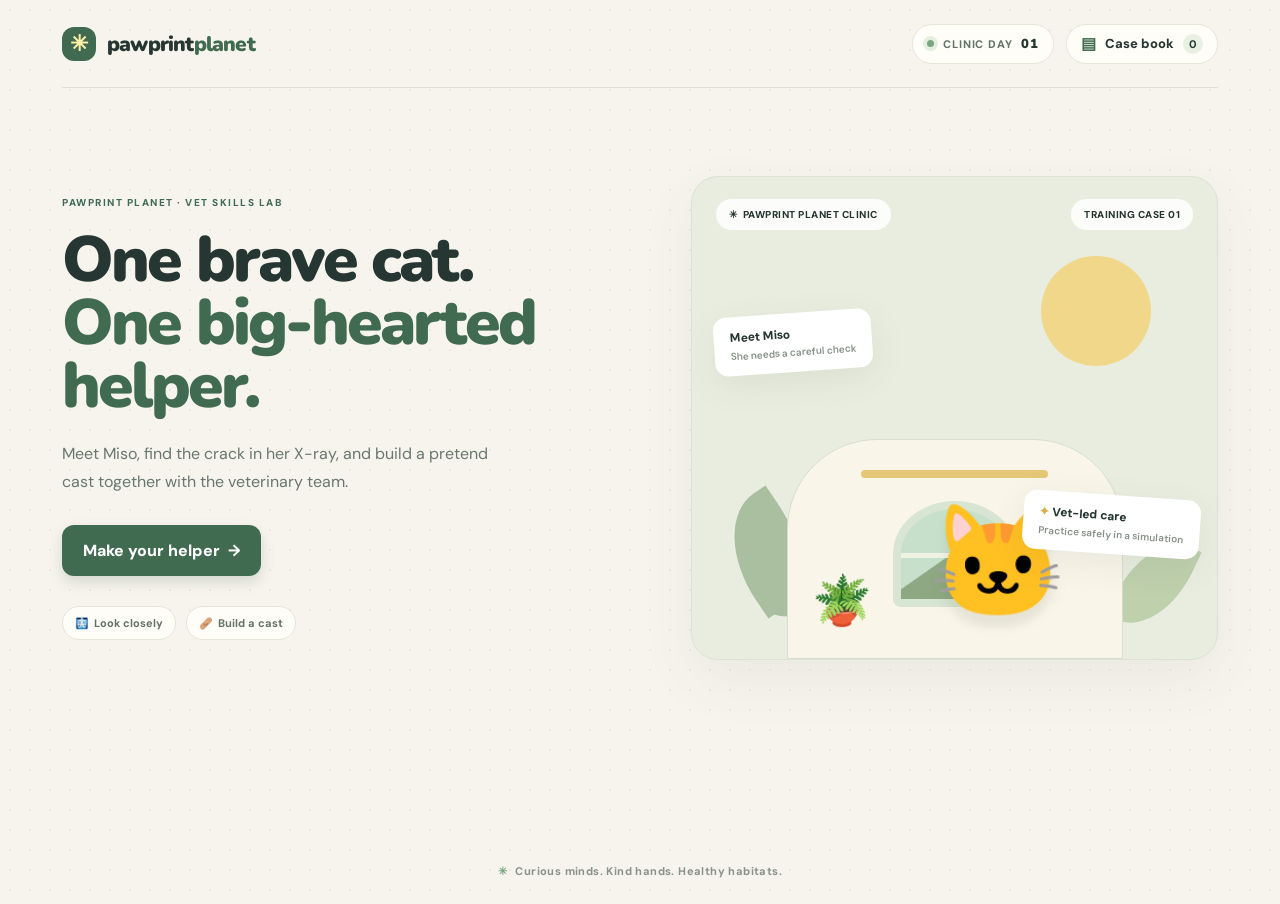
==== Pawprint-Planet.html @ c2dd1085 "New game version" ====
<!doctype html>
<html lang="en">
<head>
  <meta charset="utf-8">
  <meta name="viewport" content="width=device-width, initial-scale=1">
  <meta name="theme-color" content="#f7f4ed">
  <title>Pawprint Planet — Miso’s Cast Lab</title>
  <link rel="preconnect" href="https://fonts.googleapis.com">
  <link rel="preconnect" href="https://fonts.gstatic.com" crossorigin>
  <link href="https://fonts.googleapis.com/css2?family=DM+Sans:wght@400;500;600;700;800&family=Nunito:wght@600;700;800;900&display=swap" rel="stylesheet">
  <style>
:root{--ink:#263632;--muted:#6c7b73;--paper:#f7f4ed;--white:#fffefa;--green:#416b51;--deep:#304f3e;--mint:#d9e9d5;--yellow:#f4d883;--peach:#f2c8b7;--line:#e7e5da;--shadow:0 20px 55px #40544412;--font:'DM Sans',sans-serif;--display:'Nunito',sans-serif}*{box-sizing:border-box}body{margin:0;background:var(--paper);color:var(--ink);font-family:var(--font);min-height:100vh;background-image:radial-gradient(#a1b79425 .8px,transparent .8px);background-size:20px 20px}.app-shell{max-width:1240px;margin:auto;padding:0 42px}.topbar{height:88px;display:flex;align-items:center;justify-content:space-between;border-bottom:1px solid #dedfd4}.brand{display:flex;align-items:center;gap:11px;text-decoration:none;color:var(--ink);font:900 21px var(--display);letter-spacing:-.8px}.brand-mark{display:grid;place-items:center;width:34px;height:34px;border-radius:12px;background:var(--green);color:#ffefa7;font-size:22px}.brand-accent{color:var(--green)}.top-meta{display:flex;gap:12px;align-items:center}.day-pill,.book-button{height:40px;display:flex;align-items:center;gap:9px;padding:0 14px;border:1px solid var(--line);border-radius:99px;background:#fffdf8;font-weight:800;font-size:11px;letter-spacing:.8px}.day-pill{color:#65756a}.day-pill b{color:var(--ink);font:900 13px var(--display)}.live-dot{width:7px;height:7px;border-radius:50%;background:#7da481;box-shadow:0 0 0 4px #e2f0df}.book-button{font-size:13px;letter-spacing:0;color:var(--ink);cursor:pointer}.book-button span{font-size:16px;color:var(--green)}.book-button b{background:#e8efe3;border-radius:50%;width:20px;height:20px;display:grid;place-items:center;font-size:11px}.footer-note{display:flex;justify-content:center;align-items:center;gap:8px;color:#89928a;font-size:11px;font-weight:700;letter-spacing:.4px;padding:26px}.footer-note span{color:#7da481}main{min-height:calc(100vh - 150px)}button,select,input{font:inherit}button{cursor:pointer}.eyebrow{font-size:10px;font-weight:800;letter-spacing:1.5px;color:var(--green);text-transform:uppercase}.muted{color:var(--muted)}.landing{display:grid;grid-template-columns:1.03fr .97fr;gap:70px;align-items:center;min-height:660px;padding:48px 0}.hero-copy{max-width:510px}.hero-copy h1{font:900 clamp(44px,5vw,66px)/.98 var(--display);letter-spacing:-2.8px;margin:20px 0 22px}.hero-copy h1 em{font-style:normal;color:var(--green)}.hero-copy>p{font-size:16px;line-height:1.75;color:#68776f;max-width:430px;margin:0 0 29px}.primary,.secondary,.text-button{border:0;border-radius:12px;font-weight:800}.primary{background:var(--green);color:white;padding:15px 21px;box-shadow:0 6px 14px #416b5130;transition:.2s}.primary:hover{background:var(--deep);transform:translateY(-1px)}.secondary{background:#e9efe5;color:var(--deep);padding:12px 16px}.text-button{background:none;color:var(--green);padding:10px}.hero-tags{display:flex;gap:10px;margin-top:30px}.tag{padding:9px 12px;border:1px solid var(--line);background:#fffdf8;border-radius:99px;font-weight:700;font-size:11px;color:#627169}.tag span{margin-right:5px}.hero-art{height:484px;background:#e9eddf;border:1px solid #dbe3d2;border-radius:27px;position:relative;overflow:hidden;box-shadow:var(--shadow)}.art-top{position:absolute;top:22px;left:24px;right:24px;display:flex;justify-content:space-between;z-index:2}.art-top span{background:#ffffffd9;border-radius:99px;padding:9px 13px;font-size:10px;font-weight:800;letter-spacing:.5px}.sun{position:absolute;width:110px;height:110px;background:#f1d78a;border-radius:50%;right:66px;top:79px}.leaf{position:absolute;border-radius:80% 0 80% 0;background:#aabfa0;transform:rotate(-34deg)}.leaf.one{width:72px;height:112px;left:39px;bottom:51px}.leaf.two{width:52px;height:82px;left:86px;bottom:28px;transform:rotate(45deg)}.leaf.three{width:60px;height:97px;right:33px;bottom:27px;transform:rotate(25deg);background:#bfd0ad}.clinic-card{position:absolute;left:18%;right:18%;bottom:0;height:220px;background:#f9f5e9;border-radius:90px 90px 0 0;border:1px solid #d9ddcf;display:flex;justify-content:center;align-items:center}.clinic-card:before{content:'';position:absolute;top:30px;left:22%;right:22%;height:8px;border-radius:9px;background:#e5c876}.window{position:absolute;top:61px;left:50%;transform:translateX(-50%);width:124px;height:106px;border:8px solid #d8e5d2;border-radius:50% 50% 8px 8px;background:linear-gradient(145deg,#c6e0cb 0 48%,#8da882 49%);overflow:hidden}.window:before,.window:after{content:'';position:absolute;background:#eff2e1}.window:before{width:5px;height:100%;left:50%}.window:after{height:5px;width:100%;top:49%}.plant{position:absolute;bottom:26px;left:24px;font-size:48px;z-index:2}.pet-cat{position:absolute;bottom:23px;left:42%;font-size:112px;filter:drop-shadow(0 12px 4px #68725820)}.float-card{position:absolute;z-index:3;background:white;padding:13px 16px;border-radius:13px;box-shadow:0 10px 35px #304f3e14;font-weight:800;font-size:12px}.float-card small{display:block;color:#879188;font-size:10px;font-weight:600;margin-top:4px}.float-card.a{top:136px;left:22px;transform:rotate(-4deg)}.float-card.b{right:17px;bottom:105px;transform:rotate(4deg)}.star{color:#d9ad47}.welcome-card{width:min(900px,100%);margin:60px auto;background:var(--white);border:1px solid var(--line);border-radius:22px;box-shadow:var(--shadow);padding:38px 44px}.steps{display:flex;gap:9px;align-items:center;margin:0 0 21px}.step{font-size:10px;letter-spacing:.8px;font-weight:800;color:#8d9990}.step.active{color:var(--green)}.step-line{width:28px;height:1px;background:#dce2d8}.welcome-card h2{font:900 36px var(--display);letter-spacing:-1.1px;margin:10px 0}.welcome-card>p{line-height:1.65;color:var(--muted);margin:0 0 24px}.avatar-grid{display:grid;grid-template-columns:1fr 1fr;gap:24px}.avatar-preview{border-radius:18px;background:#edf1e6;min-height:282px;display:grid;place-items:center;position:relative;overflow:hidden}.avatar-preview:before{content:'';position:absolute;width:195px;height:195px;border-radius:50%;background:#e2ead9;bottom:-45px}.avatar-sprite{position:relative;z-index:1;text-align:center}.avatar-face{font-size:128px;line-height:1;filter:drop-shadow(0 8px 3px #354d3020)}.avatar-outfit{font-size:14px;font-weight:900;color:var(--green);margin-top:-3px}.avatar-name-preview{position:absolute;z-index:2;top:15px;left:15px;background:white;border-radius:99px;padding:8px 11px;font-size:11px;font-weight:800}.form-fields{display:grid;grid-template-columns:1fr 1fr;gap:12px}.field{display:flex;flex-direction:column;gap:7px}.field.wide{grid-column:1/-1}.field label{font-size:10px;color:#728077;font-weight:800;letter-spacing:.7px;text-transform:uppercase}.field input,.field select{height:43px;border:1px solid #e1e3da;border-radius:10px;background:#fffefa;padding:0 12px;color:var(--ink);outline:none}.field input:focus,.field select:focus{border-color:#81a487;box-shadow:0 0 0 3px #e4eee1}.choice-dots{display:flex;gap:8px}.choice-dot{border:2px solid transparent;border-radius:50%;width:29px;height:29px;padding:0}.choice-dot.selected{outline:2px solid var(--green);outline-offset:2px}.field.note{grid-column:1/-1;color:#879188;font-size:11px;line-height:1.5}.card-actions{display:flex;align-items:center;justify-content:space-between;margin-top:22px}.clinic{padding:26px 0 44px}.clinic-header{display:flex;align-items:flex-end;justify-content:space-between;margin:7px 0 24px}.clinic-header h1{font:900 37px var(--display);letter-spacing:-1.1px;margin:7px 0}.clinic-header p{color:var(--muted);margin:0;font-size:14px}.progress-label{font-size:10px;letter-spacing:1px;color:#77837a;font-weight:800;text-align:right}.progress-track{width:158px;height:7px;background:#e5e9de;border-radius:10px;margin-top:10px;overflow:hidden}.progress-fill{height:100%;border-radius:10px;background:#78a37d;transition:width .4s}.game-layout{display:grid;grid-template-columns:minmax(0,1.4fr) minmax(290px,.8fr);gap:20px;align-items:stretch}.patient-scene{min-height:510px;border-radius:20px;overflow:hidden;background:#e7eddf;border:1px solid #d8e1d1;position:relative}.scene-header{position:absolute;left:20px;right:20px;top:18px;display:flex;justify-content:space-between;z-index:4}.scene-chip{background:#fffdf2;border:1px solid #e3e5d8;border-radius:99px;padding:9px 12px;font-size:10px;font-weight:800;letter-spacing:.7px}.scene-wall{position:absolute;inset:0 0 140px;background:linear-gradient(180deg,#e9efdf,#dfe9d9)}.scene-floor{position:absolute;bottom:0;left:0;right:0;height:147px;background:#e7dbc3;border-top:9px solid #d4c7ad}.scene-window{position:absolute;width:135px;height:119px;left:8%;top:89px;border:9px solid #fffdf3;border-radius:48% 48% 8px 8px;background:linear-gradient(145deg,#c5e3d4 0 46%,#9abc96 47%);box-shadow:0 4px 0 #ccd8c3}.scene-window:after{content:'';position:absolute;top:48%;left:0;width:100%;height:5px;background:#fffdf3}.scene-window:before{content:'';position:absolute;top:0;left:50%;width:5px;height:100%;background:#fffdf3;z-index:1}.scene-shelf{position:absolute;right:8%;top:123px;width:114px;height:9px;border-radius:6px;background:#c9ad80;box-shadow:0 16px 0 -3px #e0d1b5,0 34px 0 -3px #e0d1b5}.scene-plant{position:absolute;bottom:105px;right:8%;font-size:50px;z-index:2}.counter{position:absolute;left:8%;right:8%;bottom:50px;height:54px;border-radius:8px 8px 0 0;background:#8ea887;box-shadow:0 10px 0 #718a6c}.patient{position:absolute;left:50%;transform:translateX(-50%);bottom:91px;z-index:3;text-align:center;transition:.3s}.patient-emoji{font-size:150px;line-height:1;filter:drop-shadow(0 12px 4px #52634824)}.patient-name{display:inline-block;background:#fffdf4;border-radius:99px;padding:8px 14px;font-size:12px;font-weight:900;margin-top:-4px;box-shadow:0 4px 12px #364c3010}.speech{position:absolute;left:50%;transform:translateX(-50%);bottom:303px;z-index:4;background:#fffefa;border-radius:16px;padding:14px 17px;font-size:12px;font-weight:700;line-height:1.5;width:max-content;max-width:74%;box-shadow:0 8px 20px #40544416;text-align:center}.speech:after{content:'';position:absolute;left:50%;bottom:-8px;border-width:9px 8px 0;border-style:solid;border-color:#fffefa transparent transparent;transform:translateX(-50%)}.activity-card{background:var(--white);border:1px solid var(--line);border-radius:20px;padding:25px;box-shadow:0 10px 30px #40544408;display:flex;flex-direction:column}.activity-card .eyebrow{font-size:9px}.activity-card h2{font:900 24px/1.1 var(--display);letter-spacing:-.5px;margin:10px 0}.activity-desc{font-size:12px;line-height:1.6;color:var(--muted);margin:0 0 19px}.choice-list{display:grid;gap:9px}.choice{border:1px solid #e5e7de;background:#fffefa;border-radius:11px;padding:12px 13px;display:flex;align-items:center;gap:11px;text-align:left;color:var(--ink);transition:.15s}.choice:hover{border-color:#a8bca1;background:#f7faf4}.choice .choice-icon{width:31px;height:31px;border-radius:9px;background:#edf2e8;display:grid;place-items:center;font-size:16px;flex-shrink:0}.choice strong{font-size:12px;display:block}.choice small{font-size:10px;color:#7d897f;display:block;margin-top:3px}.choice.is-wrong{border-color:#e6b3a1;background:#fff7f3;animation:shake .25s}.choice.is-right{border-color:#83a77e;background:#f2f8ef}.helper-tip{margin-top:auto;border-radius:11px;background:#f4f5ed;padding:12px;font-size:10px;line-height:1.55;color:#78847b}.helper-tip b{color:var(--green)}.feedback{margin:14px 0 0;padding:12px;border-radius:11px;background:#eff5eb;color:#426348;font-size:11px;line-height:1.55;font-weight:700}.feedback.wrong{background:#fff1eb;color:#945b48}.activity-actions{margin-top:16px}.case-book{position:fixed;inset:0;background:#1e2d2377;z-index:20;display:grid;place-items:center;padding:22px}.book-panel{width:min(680px,100%);max-height:84vh;overflow:auto;border-radius:20px;background:#fffefa;box-shadow:0 25px 80px #182a1d35;padding:26px}.book-head{display:flex;justify-content:space-between;align-items:flex-start}.book-head h2{font:900 27px var(--display);margin:7px 0}.close-button{border:0;border-radius:50%;background:#eef1e8;width:34px;height:34px;font-size:17px;color:#536458}.book-empty{text-align:center;padding:55px 20px;color:#819087}.book-empty .empty-ill{font-size:50px}.case-list{display:grid;gap:9px;margin-top:18px}.case-row{border:1px solid var(--line);border-radius:13px;padding:13px;display:grid;grid-template-columns:50px 1fr auto;align-items:center;gap:12px}.case-animal{width:48px;height:48px;border-radius:13px;display:grid;place-items:center;background:#eff3e9;font-size:26px}.case-row strong{font-size:13px}.case-row small{display:block;color:#78847b;margin-top:4px;font-size:10px}.case-badge{font-size:10px;font-weight:800;background:#edf3e8;color:#557656;border-radius:99px;padding:7px 10px}.overlay{position:fixed;inset:0;z-index:30;background:#20332675;display:grid;place-items:center;padding:20px}.modal{width:min(500px,100%);background:#fffefa;border-radius:22px;padding:32px;box-shadow:0 25px 80px #182a1d35;text-align:center}.modal-icon{font-size:55px}.modal h2{font:900 31px var(--display);margin:8px 0}.modal p{color:#718076;line-height:1.65;font-size:14px}.modal-facts{background:#f2f4eb;padding:13px;border-radius:12px;color:#5d6f62;font-size:11px;line-height:1.6;text-align:left;margin:19px 0}.modal .primary{width:100%}.toast{position:fixed;bottom:25px;left:50%;transform:translate(-50%,20px);opacity:0;background:#314e3b;color:white;border-radius:99px;padding:12px 18px;font-size:12px;font-weight:800;z-index:40;transition:.25s;pointer-events:none}.toast.show{opacity:1;transform:translate(-50%,0)}.hidden{display:none!important}@keyframes shake{25%{transform:translateX(-4px)}75%{transform:translateX(4px)}}.finish-card{max-width:670px;margin:80px auto;padding:48px;background:#fffefa;border:1px solid var(--line);box-shadow:var(--shadow);border-radius:22px;text-align:center}.finish-card h1{font:900 42px var(--display);margin:12px}.finish-icon{font-size:70px}.finish-stats{display:flex;justify-content:center;gap:12px;margin:24px 0}.stat{padding:14px 18px;background:#f1f4eb;border-radius:13px;font-size:12px;font-weight:700}.stat b{display:block;font:900 22px var(--display);color:var(--green)}@media(max-width:850px){.app-shell{padding:0 22px}.landing{grid-template-columns:1fr;gap:28px;padding:42px 0}.hero-copy{max-width:650px}.hero-art{height:370px}.game-layout{grid-template-columns:1fr}.patient-scene{min-height:450px}.activity-card{min-height:360px}.clinic-header h1{font-size:31px}}@media(max-width:590px){.app-shell{padding:0 15px}.topbar{height:70px}.brand{font-size:18px}.day-pill{display:none}.book-button{height:36px;font-size:12px;padding:0 10px}.landing{min-height:auto;padding:43px 0}.hero-copy h1{font-size:48px}.hero-art{height:320px}.pet-cat{font-size:93px}.clinic-card{left:10%;right:10%}.welcome-card{margin:28px auto;padding:24px 18px}.welcome-card h2{font-size:30px}.avatar-grid{grid-template-columns:1fr}.avatar-preview{min-height:230px}.avatar-face{font-size:105px}.form-fields{gap:10px}.clinic{padding-top:20px}.clinic-header h1{font-size:27px}.clinic-header p{font-size:12px}.progress-track{width:90px}.patient-scene{min-height:405px}.patient-emoji{font-size:120px}.patient{bottom:79px}.speech{bottom:270px;font-size:11px;max-width:84%;min-width:190px}.scene-floor{height:125px}.scene-wall{bottom:119px}.scene-plant{bottom:85px}.counter{bottom:40px}.scene-window{top:78px;width:105px;height:98px}.scene-shelf{top:110px}.activity-card{padding:20px}.card-actions{gap:10px;align-items:stretch}.finish-card{padding:33px 21px;margin:46px auto}.finish-card h1{font-size:34px}.footer-note{font-size:9px}}

</style>
  <style>
/* Focused case-study interactions */
.xray-card{position:relative;margin:2px 0 16px;padding:11px;background:#e8eee4;border:1px solid #d8e2d6;border-radius:14px}
.xray-label{font-size:9px;letter-spacing:.8px;font-weight:900;color:#607568;margin:0 0 8px 2px}
.xray-card svg{display:block;width:100%;height:auto;border-radius:10px}
.xray-hit{position:absolute;left:47%;top:53%;transform:translate(-50%,-50%);width:38px;height:38px;border:2px solid #f7d780;border-radius:50%;background:#f7d78030;color:#fff5c8;font-size:0;box-shadow:0 0 0 5px #f7d78022;animation:hotspot 1.5s ease-in-out infinite}
.xray-hit:after{content:'✦';font-size:21px;text-shadow:0 1px 4px #253c36}
@keyframes hotspot{50%{box-shadow:0 0 0 9px #f7d78012;transform:translate(-50%,-50%) scale(1.08)}}
.cast-workbench{display:grid;grid-template-columns:minmax(115px,.68fr) minmax(0,1.4fr);gap:12px;margin:3px 0 15px}
.model-leg-wrap{display:flex;flex-direction:column;align-items:center;justify-content:center;min-height:255px;border-radius:14px;background:linear-gradient(160deg,#f1f3e9,#e9eee2);border:1px solid #e1e7da;padding:12px 7px}
.leg-label{font-size:8px;letter-spacing:.7px;font-weight:900;color:#708077;text-align:center}
.model-leg{position:relative;display:flex;justify-content:center;align-items:center;height:187px;width:100%;margin:6px auto}
.bone-shape{position:relative;width:39px;height:147px;border-radius:20px;background:linear-gradient(90deg,#d3b88e,#f7e9ca 45%,#caaa7e);border:2px solid #bd9d71;box-shadow:0 7px 12px #40544418;transition:.25s}
.paw-end{position:absolute;z-index:5;bottom:0;left:50%;transform:translateX(-50%);font-size:23px;filter:drop-shadow(0 3px 2px #40544420)}
.leg-layer{position:absolute;display:block;left:50%;transform:translateX(-50%);width:100%;height:100%;border:1px solid #ffffffa8;box-shadow:0 4px 9px #40544418;transition:all .45s cubic-bezier(.2,.8,.2,1);animation:layerIn .35s ease-out}
.leg-layer.padding{inset:9px auto;transform:translateX(-50%);width:58px;height:auto;border-radius:24px;background:repeating-linear-gradient(135deg,#f4e9d7 0 5px,#fff9eb 5px 10px);border-color:#dbcbb1}
.leg-layer.support{inset:13px auto;transform:translateX(-50%);width:49px;height:auto;border-radius:21px;background:repeating-linear-gradient(0deg,#b5c6b4 0 8px,#d4dfcc 8px 12px);border-color:#91aa96}
.leg-layer.wrap{inset:17px auto;transform:translateX(-50%);width:44px;height:auto;border-radius:20px;background:repeating-linear-gradient(0deg,#e8ad87 0 10px,#f4c59f 10px 16px);border-color:#d99069}
@keyframes layerIn{from{opacity:0;transform:translateX(-50%) scale(.7)}to{opacity:1;transform:translateX(-50%) scale(1)}}
.layer-count{font-size:9px;font-weight:800;color:#607568;text-align:center}
.cast-materials{display:grid;gap:7px;align-content:center}
.material{position:relative;display:grid;grid-template-columns:26px 1fr;column-gap:8px;align-items:center;text-align:left;width:100%;padding:9px;border:1px solid #e1e7db;background:#fffefa;border-radius:11px;color:var(--ink);transition:.18s}
.material:not(:disabled):hover{border-color:#9ab496;background:#f5f8f1;transform:translateX(2px)}
.material>span{grid-row:1/3;display:grid;place-items:center;width:26px;height:26px;border-radius:8px;background:#eff3e9;font-size:14px}
.material strong{font-size:10px;line-height:1.3}
.material small{font-size:8px;line-height:1.35;color:#78857b;margin-top:2px}
.material.used{border-color:#b8cdb3;background:#f2f7ef;opacity:.78}
.material:disabled{cursor:default}
.done-mark{grid-column:2;color:#5d815f;font-size:8px;margin-top:3px}
.cast-progress{height:6px;border-radius:9px;background:#e7ece2;overflow:hidden;margin:0 0 12px}
.cast-progress-fill{height:100%;background:#7ea17b;border-radius:9px;transition:width .35s}
.healed-cat{position:relative;min-height:170px;border-radius:15px;display:grid;place-items:center;background:linear-gradient(160deg,#edf2e7,#dfe9d9);overflow:hidden;margin:12px 0}
.healed-cat>div:nth-child(2){font-size:104px;filter:drop-shadow(0 10px 5px #40544420)}
.healed-spark{position:absolute;top:13px;left:17px;right:17px;text-align:center;color:#d6aa4e;letter-spacing:10px}
.cast-badge{position:absolute;bottom:12px;background:#fffefa;border-radius:99px;padding:8px 13px;font-size:10px;font-weight:900;color:#486c50;box-shadow:0 3px 10px #40544414}
.case-note{display:grid;gap:7px;padding:13px;background:#f3f5ed;border-radius:12px;color:#57695d;font-size:11px}
.case-note>b{font-size:12px;color:var(--ink)}
.case-note small{font-size:9px;line-height:1.5;color:#78847b;margin-top:3px}
.book-actions{display:flex;justify-content:flex-end;gap:8px;margin:15px 0}
.choice:disabled{cursor:default;opacity:.7}
@media(max-width:590px){.cast-workbench{grid-template-columns:110px minmax(0,1fr);gap:8px}.model-leg-wrap{min-height:232px;padding:9px 4px}.model-leg{height:168px}.bone-shape{height:131px}.material{padding:8px 7px;grid-template-columns:23px 1fr;gap:6px}.material>span{width:23px;height:23px}.material strong{font-size:9px}.material small{font-size:7px}.xray-hit{width:34px;height:34px}.case-row{grid-template-columns:44px 1fr}.case-row .case-badge{grid-column:2;justify-self:start}}

/* Treatment-learning cards */
.treatment-deck{display:grid;gap:8px;max-height:405px;overflow:auto;padding:1px 3px 2px 1px}
.treatment-card{display:grid;grid-template-columns:35px 1fr 19px;gap:9px;align-items:start;width:100%;padding:11px;text-align:left;background:#fffefa;border:1px solid #e2e7dc;border-radius:12px;color:var(--ink);transition:.18s}
.treatment-card:hover{border-color:#a4b99f;background:#f7faf4}
.treatment-card.learned{border-color:#c9dac4;background:#f6f9f2}
.treatment-icon{display:grid;place-items:center;width:34px;height:34px;border-radius:10px;background:#edf2e8;font-size:18px}
.treatment-copy{display:grid;gap:4px;min-width:0}
.treatment-copy>strong{font-size:11px;line-height:1.35}
.treatment-copy>small{font-size:9px;color:#7d897f}
.treatment-detail{display:grid;gap:4px;margin-top:7px;padding-top:8px;border-top:1px solid #e4e9df;font-size:9px;color:#65756a;line-height:1.45}
.treatment-detail b{font-size:8px;color:#486d52;text-transform:uppercase;letter-spacing:.55px;margin-top:2px}
.treatment-arrow{font-size:14px;font-weight:900;color:#719477;text-align:center}
.learning-meter{padding:9px 0 2px;text-align:right;color:#829087;font-size:9px}
.learning-meter b{color:#4c7154}
.treatment-deck+.learning-meter+.activity-actions{margin-top:8px}

/* Three-layer drag-to-wrap cast lab */
.cast-lab{display:grid;grid-template-columns:1fr;gap:10px;margin:4px 0 12px}
.wrap-model{padding:12px 12px 10px;border:1px solid #e0e7dc;border-radius:15px;background:linear-gradient(145deg,#f4f6ef,#eaf0e6)}
.wrap-heading{display:flex;justify-content:space-between;align-items:center;color:#708077;font-size:8px;letter-spacing:.75px;font-weight:900}
.wrap-heading span{color:#416b51;font-size:9px;letter-spacing:0}
.wrap-bone{position:relative;height:167px;margin:8px auto 3px;width:min(100%,285px);border-radius:17px;background:radial-gradient(ellipse at center,#dce8d8 0 27%,transparent 28%);display:grid;place-items:center;overflow:hidden}
.bone-core{width:39px;height:146px;border:2px solid #b99d76;border-radius:22px;background:linear-gradient(90deg,#d1b58c,#f7e9c9 45%,#c6a77d);box-shadow:0 5px 11px #40544417}
.model-paw{position:absolute;bottom:2px;left:50%;transform:translateX(-50%);font-size:20px;filter:drop-shadow(0 2px 2px #40544420)}
.wrap-band{position:absolute;z-index:2;left:50%;transform:translateX(-50%);top:calc(var(--band-index)*10% + 5%);width:54px;height:11px;border-radius:7px;border:1px solid #ffffffa5;box-shadow:0 2px 5px #4054442b;animation:bandIn .22s ease-out}
.wrap-band.layer-0{width:48px;background:repeating-linear-gradient(90deg,#f0dfc3 0 5px,#fff5e3 5px 8px)}
.wrap-band.layer-1{width:58px;height:13px;background:repeating-linear-gradient(90deg,#99b39b 0 6px,#c4d3bd 6px 10px)}
.wrap-band.layer-2{width:68px;height:15px;background:repeating-linear-gradient(90deg,#df9b75 0 6px,#f2bd93 6px 10px)}
@keyframes bandIn{from{opacity:.25;transform:translateX(-50%) scaleX(.4)}to{opacity:1;transform:translateX(-50%) scaleX(1)}}
.wrap-track{border:1px solid #dce5da;border-radius:12px;background:#fffefa;padding:8px 9px 6px;outline:none}
.wrap-track:focus-visible{box-shadow:0 0 0 3px #b9d0b2}
.track-direction{text-align:center;color:#7d8a80;font-size:7px;font-weight:900;letter-spacing:.7px;margin:0 0 6px}
.drag-lane{position:relative;height:50px;border-radius:9px;background:linear-gradient(180deg,#eff3eb,#e6ede3);border:1px dashed #bdcdb9;overflow:hidden;touch-action:none;user-select:none}
.drag-bone{position:absolute;z-index:0;left:32%;right:32%;top:15px;height:19px;border:1px solid #c0a982;border-radius:14px;background:linear-gradient(90deg,#dcc69f,#fff0d4 50%,#d0b48d);opacity:.8}
.drag-bone:after{content:'';position:absolute;left:40%;right:40%;top:5px;height:7px;border-radius:5px;background:#b6c9b0}
.drag-strip{position:absolute;z-index:1;left:0;top:10px;width:48%;height:29px;border:1px solid #c6d2c1;border-radius:8px;background:repeating-linear-gradient(90deg,#f4e8d4 0 8px,#fff7e9 8px 14px);display:grid;place-items:center;color:#5b6e61;font-size:8px;font-weight:900;box-shadow:0 3px 8px #40544420;cursor:grab;touch-action:none;user-select:none;white-space:nowrap;transition:box-shadow .16s}
.drag-strip.layer-1{background:repeating-linear-gradient(90deg,#9bb49d 0 8px,#cedbc7 8px 14px);border-color:#87a78c;color:#334f3c}
.drag-strip.layer-2{background:repeating-linear-gradient(90deg,#df9a75 0 8px,#f2c39f 8px 14px);border-color:#ce8867;color:#663f31}
.drag-strip.dragging{cursor:grabbing;box-shadow:0 7px 14px #304f3e35;scale:1.03}
.drag-help{text-align:center;color:#869188;font-size:8px;margin-top:5px}
.layer-steps{display:grid;grid-template-columns:repeat(3,1fr);gap:6px}
.layer-step{display:flex;align-items:center;gap:6px;min-width:0;padding:7px 6px;border:1px solid #e2e7dc;border-radius:10px;background:#fffefa;opacity:.64}
.layer-step.active{opacity:1;border-color:#9eb79b;background:#f2f7ef}
.layer-step.done{opacity:.9;border-color:#c5d6c0}
.layer-step>span{display:grid;place-items:center;flex:0 0 19px;height:19px;border-radius:50%;background:#edf1e8;color:#68816a;font-size:9px;font-weight:900}
.layer-step.active>span,.layer-step.done>span{background:#527858;color:white}
.layer-step div{display:grid;gap:2px;min-width:0}
.layer-step b{font-size:8px;white-space:nowrap;overflow:hidden;text-overflow:ellipsis}
.layer-step small{font-size:7px;color:#7b887e}
.wrap-instruction{display:flex;align-items:center;gap:10px;background:#f0f4eb;border:1px solid #e1e9dc;border-radius:11px;padding:10px;margin:0 0 2px}
.instruction-icon{display:grid;place-items:center;flex:0 0 31px;height:31px;border-radius:9px;background:#fffefa;font-size:17px}
.wrap-instruction div{display:grid;gap:3px}
.wrap-instruction b{font-size:10px;color:#3d5d46}
.wrap-instruction small{font-size:8px;line-height:1.4;color:#738178}
@media(max-width:590px){.treatment-deck{max-height:none}.treatment-card{padding:9px;grid-template-columns:31px 1fr 16px}.treatment-icon{width:30px;height:30px}.wrap-bone{height:150px}.bone-core{height:130px}.layer-steps{gap:4px}.layer-step{padding:6px 4px}.layer-step b{font-size:7px}.drag-strip{width:48%;font-size:7px}}

/* Five-question comprehension check */
.quiz-heading{display:flex;align-items:center;justify-content:space-between;gap:8px}
.quiz-heading h2{margin:9px 0}
.quiz-heading>span{flex:0 0 auto;padding:6px 9px;border-radius:99px;background:#edf2e8;color:#507455;font-size:9px;font-weight:900}
.quiz-progress{height:5px;margin:4px 0 14px;border-radius:9px;background:#e8ece3;overflow:hidden}
.quiz-progress>div{height:100%;background:#7fa27e;border-radius:9px;transition:width .25s}
.quiz-question{margin:0 0 14px;font:800 15px/1.35 var(--display);color:var(--ink)}
.choice.quiz-missed{border-color:#e2b6a4;background:#fff4ef}
.choice.quiz-correct{border-color:#8eae88;background:#eef6eb}
.choice:disabled.quiz-correct{opacity:1}

/* Two-view teaching radiograph and vet-guided wrap model */
.radiograph-grid{display:grid;grid-template-columns:1fr 1fr;gap:8px;position:relative;margin:7px 0 8px}
.radio-view{position:relative;min-width:0;padding:7px 7px 6px;background:#e9eee5;border:1px solid #dbe4d8;border-radius:12px}
.radio-view-label{display:block;margin:0 0 5px;color:#6f8075;font-size:8px;letter-spacing:.7px;font-weight:900;text-align:center}
.radio-view svg{display:block;width:100%;height:auto;aspect-ratio:180/225;border-radius:8px;background:#273638;box-shadow:inset 0 0 22px #0e1c1d}
.xray-hit{left:53%;top:57%;width:33px;height:33px;border:2px solid #f5df8c;background:#f5df8c20;color:#fff5c8}
.xray-caption{display:flex;align-items:center;gap:7px;margin:5px 2px 12px;color:#67776d;font-size:9px;line-height:1.4}
.fracture-key{flex:0 0 10px;width:10px;height:10px;border-radius:50%;background:#f0d884;box-shadow:0 0 0 3px #f0d88430}
.cast-limb-svg{display:block;width:min(100%,260px);height:auto;max-height:280px;margin:7px auto 4px;border-radius:15px;background:radial-gradient(ellipse at center,#f5f1e7,#e9eee4);touch-action:none;user-select:none;outline:none}
.cast-limb-svg:focus-visible{box-shadow:0 0 0 3px #9db99a}
.trace-guide-line{fill:none;stroke:#728c75;stroke-width:3;stroke-dasharray:3 5;stroke-linecap:round;stroke-linejoin:round;opacity:.8}
.applied-layer{fill:none;stroke-linecap:round;stroke-linejoin:round;filter:drop-shadow(0 1px 2px #45564530)}
.applied-layer.layer-0{stroke:#f5f1e7;stroke-width:22}
.applied-layer.layer-1{stroke:#c7b99f;stroke-width:26}
.applied-layer.layer-2{stroke:#87a989;stroke-width:31}
.trace-progress{fill:none;stroke-linecap:round;stroke-linejoin:round;stroke-width:6;filter:drop-shadow(0 1px 2px #31473a50)}
.trace-progress.layer-0{stroke:#f4eee0}
.trace-progress.layer-1{stroke:#cdbd9d}
.trace-progress.layer-2{stroke:#82a582}
.wrap-handle{cursor:grab;touch-action:none}
.wrap-handle.is-dragging{cursor:grabbing}
.wrap-handle circle{fill:#416b51;stroke:#fffefa;stroke-width:3;r:12px;filter:drop-shadow(0 3px 4px #253c3550)}
.wrap-handle text{fill:#fffefa;font:900 14px sans-serif;text-anchor:middle;pointer-events:none}
.trace-progress-track{height:5px;width:min(100%,245px);margin:4px auto 7px;border-radius:8px;background:#e1e8dd;overflow:hidden}
.trace-progress-track>div{height:100%;background:#769a76;border-radius:8px;transition:width .12s}
.trace-help{text-align:center;color:#75847a;font-size:8px;line-height:1.4}
.wrap-instruction{background:#f1f4eb}
@media(max-width:590px){.radiograph-grid{gap:5px}.radio-view{padding:5px}.radio-view-label{font-size:7px}.xray-hit{width:29px;height:29px}.xray-hit:after{font-size:17px}.cast-limb-svg{max-height:240px}}
.avatar-face svg{display:block;margin:0 auto}
.avatar-torso{height:78px;margin:-2px auto 0;line-height:0;filter:drop-shadow(0 8px 3px #354d3020)}
.avatar-torso svg{display:block;width:142px;height:84px;max-width:100%;margin:0 auto}

/* Routine exam activities */
.checkup-list{display:grid;gap:8px;margin:10px 0}
.checkup-task{padding:10px;border:1px solid #e2e6dc;border-radius:13px;background:#fffefa}
.checkup-task.done{border-color:#b7cbb2;background:#f3f8f0}
.checkup-task-head{display:flex;align-items:center;justify-content:space-between;gap:8px}
.checkup-task-head b{font:900 12px var(--display);color:var(--ink)}
.checkup-task-head span{font-size:8px;font-weight:900;color:#628368}
.checkup-task p{margin:4px 0 8px;color:#748078;font-size:9px;line-height:1.45}
.wound-target{display:flex;align-items:center;gap:10px;width:100%;padding:4px 10px;border:1px dashed #dba496;border-radius:10px;background:#fff7f2;color:#795c51;text-align:left;font-size:9px;font-weight:800}
.wound-target svg{width:72px;height:44px;flex:0 0 auto}
.wound-target:disabled{border-style:solid;border-color:#b7cbb2;background:#f3f8f0;color:#628368;cursor:default}
.checkup-interaction{display:flex;align-items:center;justify-content:space-around;gap:10px;min-height:65px;padding:7px;border-radius:10px;background:#f5f6ef}
.exam-tool{display:flex;flex-direction:column;align-items:center;justify-content:center;gap:2px;min-width:62px;min-height:52px;padding:5px;border:1px solid #dce4d8;border-radius:10px;background:#fffefa;font-size:25px;touch-action:none;user-select:none}
.exam-tool small{font-size:8px;font-weight:800;color:#6e7b72}
.exam-tool.selected{outline:2px solid #7fa27e;outline-offset:1px}
.cat-tool{font-size:22px}
.drop-target{display:flex;flex-direction:column;align-items:center;justify-content:center;gap:1px;min-width:102px;min-height:54px;padding:4px 8px;border:2px dashed #b9c9b5;border-radius:11px;background:#edf3e9;color:#526a52;font-size:20px;cursor:pointer}
.drop-target b{font-size:8px;text-align:center}
.drop-target.complete{border-style:solid;border-color:#87a883;background:#e9f3e6}
.chest-target{min-width:114px}
.scale-target{min-width:116px;background:#eef2f3;border-color:#b8c6c7;color:#567174}
.checkup-drag-ghost{position:fixed;z-index:9999;left:0;top:0;transform:translate(-50%,-50%);pointer-events:none;font-size:34px;filter:drop-shadow(0 3px 4px #26363245)}

/* Full-screen, page-by-page checkup */
body.exam-immersive .topbar,body.exam-immersive .footer-note{display:none}
body.exam-immersive .app-shell{max-width:none;margin:0;padding:0}
body.exam-immersive main{min-height:100vh}
.exam-screen{min-height:100vh;padding:25px clamp(18px,4vw,58px);background:linear-gradient(145deg,#f7f6ef,#edf2e9);color:var(--ink)}
.exam-header{display:flex;align-items:center;justify-content:space-between;gap:18px;max-width:1500px;margin:0 auto 20px}
.exam-header h1{margin:5px 0 0;font:900 clamp(25px,3vw,38px)/1.08 var(--display);letter-spacing:-1px}
.exam-step-count{flex:0 0 auto;padding:9px 13px;border:1px solid #dce3d7;border-radius:99px;background:#fffefa;color:#58745a;font-size:10px;font-weight:900;letter-spacing:.7px}
.exam-workspace{display:grid;grid-template-columns:minmax(0,1.35fr) minmax(300px,.7fr);gap:22px;align-items:start;max-width:1500px;margin:0 auto}
.leg-view-card{min-width:0;min-height:calc(100vh - 110px);padding:21px 24px 16px;border:1px solid #dfe5d9;border-radius:22px;background:#fffefa;box-shadow:0 15px 42px #44524110;display:flex;flex-direction:column;align-items:center}
.leg-view-copy{width:min(100%,670px);align-self:center}
.leg-view-copy h2{margin:5px 0;font:900 21px var(--display)}
.leg-view-copy p{margin:0;color:#718078;font-size:12px}
.exam-label,.story-badge{color:#638167;font-size:9px;font-weight:900;letter-spacing:1px}
.leg-illustration{position:relative;display:flex;justify-content:center;align-items:center;flex:1;width:100%;min-height:360px;margin:5px auto 0}
.leg-illustration svg{display:block;width:auto;height:min(64vh,680px);max-width:100%;filter:drop-shadow(0 12px 12px #38463818)}
.bruise-hotspot{position:absolute;top:50.7%;left:50.4%;transform:translate(-50%,-50%);display:flex;flex-direction:column;align-items:center;justify-content:center;width:58px;height:58px;border:3px solid #fff8ff;border-radius:50%;background:#77558b;color:white;box-shadow:0 0 0 5px #9979a252,0 4px 14px #49355240;font-size:18px;animation:bruise-pulse 1.8s ease-in-out infinite}
.bruise-hotspot span{position:absolute;top:65px;width:118px;padding:5px 7px;border-radius:99px;background:#fffefa;color:#70567d;font-size:8px;font-weight:900;letter-spacing:.3px;white-space:nowrap;box-shadow:0 3px 10px #26363218}
@keyframes bruise-pulse{50%{box-shadow:0 0 0 9px #9979a218,0 4px 14px #49355240}}
.leg-caption{display:flex;align-items:center;gap:8px;margin-top:5px;color:#6c7c71;font-size:10px;font-weight:800}
.bruise-swatch{width:12px;height:12px;border-radius:50%;background:#85638f;box-shadow:0 0 0 3px #85638f24}
.exam-side-rail{display:grid;gap:13px;align-content:start}
.wound-note-card{position:relative;padding:17px 16px 14px;background:#fff1a9;border:1px solid #ebd98b;border-radius:3px 3px 12px 3px;box-shadow:0 8px 19px #4444321c;transform:rotate(.6deg);color:#514b35}
.note-tape{position:absolute;top:-8px;left:calc(50% - 29px);width:58px;height:15px;background:#d7e3cebd;transform:rotate(-3deg)}
.wound-note-title{margin:1px 0 11px;font:900 14px var(--display);color:#514b35}
.wound-note-card label{display:block;margin:8px 0 0;font-size:9px;font-weight:900;letter-spacing:.25px}
.wound-note-card input,.wound-note-card textarea{display:block;width:100%;margin-top:4px;padding:7px 8px;border:1px solid #e1d48f;border-radius:6px;background:#fff9d8;color:#413e33;font:600 11px var(--font);outline:none}
.wound-note-card textarea{height:51px;resize:vertical}
.wound-note-card input:focus,.wound-note-card textarea:focus{border-color:#9b9b69;box-shadow:0 0 0 2px #b5b57c33}
.wound-note-card input::placeholder,.wound-note-card textarea::placeholder{color:#a39760}
.note-prompt{display:block;margin-top:8px;color:#837748;font-size:8px;line-height:1.4}
.bruise-story-card{min-height:130px;padding:15px 16px;border:1px solid #e2e6dc;border-radius:13px;background:#fffefa;color:#68766c}
.bruise-story-card h2{margin:4px 0 7px;color:var(--ink);font:900 17px var(--display)}
.bruise-story-card p{margin:0;font-size:10px;line-height:1.55}
.bruise-facts{display:grid;gap:6px;margin-top:11px;padding:10px;border-radius:9px;background:#f2f4ed;font-size:9px;line-height:1.4}
.bruise-facts b{color:#4e6853}
.story-placeholder{display:grid;justify-items:center;gap:4px;padding:9px;text-align:center}
.story-placeholder span{font-size:23px}
.story-placeholder b{color:#5d745e;font:900 13px var(--display)}
.story-placeholder small{max-width:220px;font-size:9px;line-height:1.45}
.exam-next-row{display:grid;gap:8px}
.exam-next-row small{color:#768178;font-size:9px;line-height:1.4}
.exam-next-row .primary:disabled{opacity:.45;cursor:not-allowed;transform:none}
.followup-workspace{display:grid;grid-template-columns:minmax(260px,1fr) minmax(260px,.9fr) 230px;gap:22px;align-items:center;max-width:1420px;min-height:calc(100vh - 110px);margin:0 auto}
.followup-illustration,.weight-scene{position:relative;display:grid;place-items:center;min-height:480px;border:1px solid #dfe5d9;border-radius:22px;background:#fffefa;overflow:hidden}
.big-cat{font-size:clamp(140px,22vw,260px);filter:drop-shadow(0 12px 12px #39473920)}
.heart-marker{position:absolute;top:45%;left:55%;display:grid;place-items:center;width:64px;height:64px;border:2px solid #d79a91;border-radius:50%;background:#fff8f5;color:#b66160;font-size:33px}
.heart-marker small{font-size:7px;font-weight:900;letter-spacing:.6px}
.followup-card{padding:24px;border:1px solid #dfe5d9;border-radius:20px;background:#fffefa;box-shadow:0 15px 42px #44524110}
.followup-card h2{margin:6px 0 8px;font:900 23px var(--display)}
.followup-card p{color:#6d7b72;font-size:12px;line-height:1.6}
.heartbeat-demo{display:flex;align-items:center;justify-content:space-around;gap:12px;margin:22px 0}
.heartbeat-result{margin:14px 0;padding:11px;border-radius:10px;background:#edf5e9;color:#506c50;font-size:11px;font-weight:800}
.clinic-scale{display:grid;justify-items:center;gap:8px;min-width:190px;padding:14px;border:2px dashed #adbfbd;border-radius:20px;background:#eff5f3;color:#587573;cursor:pointer}
.clinic-scale.complete{border-style:solid;border-color:#83a89a;background:#e9f3ed}
.scale-display{min-width:108px;padding:8px;border-radius:7px;background:#d7e8df;color:#416550;text-align:center;font:900 18px var(--display)}
.scale-platform{display:grid;place-items:center;width:170px;height:42px;border-radius:50%;background:#dae7e4;font-size:26px}
.wound-note-compact{align-self:start;max-width:230px;font-size:9px;line-height:1.5;overflow-wrap:anywhere}
.wound-note-compact>div:not(.note-tape):not(.wound-note-title){margin:6px 0}
.wound-note-compact b{color:#6f6336}
.game-layout.has-observation-note{grid-template-columns:minmax(0,1.2fr) minmax(270px,.85fr) 195px;align-items:start}
.game-layout.has-observation-note>.wound-note-card{margin-top:0}
@media(max-width:1080px){.followup-workspace{grid-template-columns:minmax(220px,1fr) minmax(250px,1fr);align-items:start}.followup-workspace>.wound-note-compact{grid-column:1/-1;grid-row:2;justify-self:end;width:min(100%,300px)}.followup-card{grid-column:2;grid-row:1;align-self:center}.followup-illustration,.weight-scene{grid-column:1;grid-row:1}.game-layout.has-observation-note{grid-template-columns:minmax(0,1.2fr) minmax(260px,.85fr)}.game-layout.has-observation-note>.wound-note-card{grid-column:1/-1;justify-self:end;width:min(100%,300px)}}
@media(max-width:700px){.exam-screen{padding:16px 12px}.exam-header{margin-bottom:12px}.exam-workspace{grid-template-columns:1fr}.leg-view-card{min-height:auto;padding:15px 12px}.leg-illustration{min-height:330px}.leg-illustration svg{height:min(54vh,520px)}.exam-side-rail{grid-template-columns:1fr}.wound-note-card{order:-1}.followup-workspace{grid-template-columns:1fr;min-height:auto}.followup-illustration,.weight-scene,.followup-card,.followup-workspace>.wound-note-compact,.followup-workspace>.wound-note-compact+.followup-card{grid-column:1;grid-row:auto}.followup-illustration,.weight-scene{min-height:330px}.followup-workspace>.wound-note-compact{justify-self:stretch;width:auto;max-width:none}.game-layout.has-observation-note{grid-template-columns:1fr}.game-layout.has-observation-note>.wound-note-card{grid-column:1;justify-self:stretch;width:auto}}

/* Doctor's note and saved care-plan entry */
.doctor-note-paper{position:relative;margin:11px 0 4px;padding:19px 17px 13px 23px;border:1px solid #ded9c9;border-radius:5px 13px 13px 5px;background:repeating-linear-gradient(to bottom,#fffdf6 0,#fffdf6 27px,#e8e6dc 28px,#fffdf6 29px);box-shadow:0 9px 22px #39483a16}
.doctor-note-paper:before{content:'';position:absolute;top:0;bottom:0;left:12px;border-left:2px solid #dfaaa0}
.doctor-note-heading{color:#263632;font:900 29px/1 var(--display);letter-spacing:-.7px}
.doctor-note-subheading{margin-top:5px;color:#5a715b;font:800 12px var(--display)}
.doctor-note-instructions{margin:13px 0 9px;color:#55645a;font-size:10px;line-height:1.5}
.doctor-note-example{padding:8px 10px;border-left:3px solid #88a27c;border-radius:0 7px 7px 0;background:#edf3e9;color:#5d6c5d;font-size:9px;line-height:1.45}
.doctor-note-example b{display:block;color:#4d694f;font-size:9px}
.doctor-note-label{display:block;margin:12px 0 4px;color:#66746a;font-size:9px;font-weight:900;letter-spacing:.4px}
.doctor-note-paper textarea{display:block;width:100%;min-height:150px;padding:8px 6px;border:0;outline:0;resize:vertical;background:transparent;color:#31433a;font:600 12px/28px var(--font)}
.doctor-note-paper textarea::placeholder{color:#96a095}
.doctor-note-footer{display:flex;justify-content:space-between;gap:8px;margin-top:3px;color:#7e897d;font-size:8px}
.activity-actions .primary:disabled{opacity:.45;cursor:not-allowed;transform:none}
.case-row-details{min-width:0}
.casebook-doctor-note{margin-top:10px;padding:11px 13px;border-left:3px solid #87a27a;border-radius:0 9px 9px 0;background:#f3f5ed;color:#56665a}
.casebook-doctor-note>b,.casebook-doctor-note>strong{display:block;color:#314b39;font:900 11px var(--display)}
.casebook-doctor-note p{margin:6px 0 0;color:#506157;font-size:11px;line-height:1.55;white-space:pre-wrap;overflow-wrap:anywhere}
@media(max-width:590px){.doctor-note-heading{font-size:25px}.doctor-note-paper{padding-right:12px}.doctor-note-paper textarea{min-height:130px}}

</style>
  <style>.choice:disabled{cursor:default;opacity:.7}</style>
</head>
<body>
  <div class="app-shell">
    <header class="topbar">
      <a class="brand" href="#" aria-label="Pawprint Planet home"><span class="brand-mark">✳</span><span>pawprint<span class="brand-accent">planet</span></span></a>
      <div class="top-meta"><span class="day-pill"><span class="live-dot"></span> CLINIC DAY <b id="day-count">01</b></span><button class="book-button" id="open-book" aria-label="Open case book"><span>▤</span> Case book <b id="case-count">0</b></button></div>
    </header>
    <main id="app" aria-live="polite"></main>
    <footer class="footer-note"><span>✳</span> Curious minds. Kind hands. Healthy habitats.</footer>
  </div>
  <div id="toast" class="toast" role="status" aria-live="polite"></div>
  <script>
const app = document.querySelector('#app');
const state = {
  screen: 'home',
  phase: 'symptoms',
  avatar: { name: 'Sam', skin: 0, outfit: 0 },
  checkup: { wound: false, heartbeat: false, weight: false },
  selectedCheckupTool: null,
  bruiseStory: false,
  woundNote: { type: '', color: '', cause: '' },
  woundNoteSaved: false,
  castLayers: [false,false,false],
  wrapProgress: 0,
  learnedTreatments: [],
  quizIndex: 0,
  quizFeedback: '',
  quizLastAnswer: null,
  quizLocked: false,
  feedback: null,
  caseSaved: false,
  doctorNote: '',
  bookOpen: false
};
const skins = ['#f4d7b9','#f1c49d','#c98961','#86543e'];
const outfits = [{name:'Moss',color:'#557c5b'},{name:'Sky',color:'#6388ac'},{name:'Peach',color:'#cd846a'},{name:'Lilac',color:'#927fae'}];
const castSteps = [
  {id:'stockinette', icon:'🧦', title:'Stockinette sleeve', line:'A smooth base layer in the model.',layer:'Stockinette sleeve'},
  {id:'padding', icon:'☁️', title:'Cast padding', line:'A soft layer shown beneath the shell.',layer:'Cast padding'},
  {id:'fiberglass', icon:'🌀', title:'Fiberglass cast shell', line:'A firm outer layer in the model.',layer:'Fiberglass cast shell'}
];
const treatmentCards = [
  {id:'xray',icon:'🩻',title:'X-ray check',use:'Shows the veterinarian pictures of bones so they can look for a break and see what kind it is.',best:'Useful when the vet needs to check a suspected bone injury. It helps find the problem; it does not heal it.'},
  {id:'cast',icon:'🩹',title:'Cast or splint',use:'Supports some broken bones while they heal.',best:'The veterinarian may choose one for certain simple or incomplete breaks. Other fractures need a different plan.'},
  {id:'surgery',icon:'🛠️',title:'Surgery',use:'A veterinary surgeon can use special tools to repair and hold some broken bones in place.',best:'May be used for more complex breaks or when a cast or splint is not the right choice. The vet decides.'},
  {id:'medicine',icon:'💊',title:'Vet-chosen medicine',use:'A veterinarian can choose medicine to help with pain or other needs.',best:'Used only when the vet prescribes it for that animal. Children should never choose or give animal medicine.'},
  {id:'rest',icon:'🛏️',title:'Rest and follow-up',use:'A quiet recovery plan helps protect an injury while it heals. The vet may check healing again.',best:'Often part of recovery, but rest by itself does not hold a broken bone in place.'}
];
const treatmentQuiz = [
  {prompt:'What is an X-ray useful for?',choices:['It lets a veterinarian look at bones for a possible break.','It wraps and supports a broken bone.','It replaces a recovery plan.'],answer:0,explain:'X-rays help the veterinarian see bones and check for a break. They help find the problem; they do not heal it.'},
  {prompt:'When might a veterinarian choose a cast or splint?',choices:['For every fracture, without checking it.','For some breaks when the veterinarian decides outside support is suitable.','Whenever an animal is sleepy.'],answer:1,explain:'A cast or splint can support some fractures. The veterinarian decides whether it fits that animal’s injury.'},
  {prompt:'When might surgery be part of a fracture plan?',choices:['For every small injury.','When a child wants to try a new tool.','For some complex breaks when the veterinary team decides it is needed.'],answer:2,explain:'Some more complex fractures may need surgery. The veterinary team chooses based on the injury.'},
  {prompt:'Who chooses medicine for an animal?',choices:['A child guesses a dose.','The veterinarian chooses medicine for that animal when needed.','A friend shares their pet’s medicine.'],answer:1,explain:'Only a veterinarian should choose medicine for an animal. Never guess a dose or share medicine.'},
  {prompt:'What can rest and follow-up do?',choices:['Support recovery and help the vet check healing, but rest alone does not hold a broken bone.','Show a picture of the bone.','Repair every broken bone without a vet.'],answer:0,explain:'A vet-directed rest plan can support recovery, and checkups can monitor healing. Rest alone does not stabilize a fracture.'}
];
const castPaths = [
  [[108,214],[98,190],[101,166],[99,142],[101,118],[99,94],[101,70],[99,45],[104,18]],
  [[82,214],[132,195],[79,176],[135,157],[77,138],[135,119],[77,100],[132,81],[84,62],[119,42],[106,18]],
  [[82,214],[130,198],[78,181],[134,164],[77,147],[134,130],[77,113],[132,96],[80,79],[130,62],[85,45],[118,29],[106,18]]
];
const esc = value => String(value).replace(/[&<>"']/g, ch => ({'&':'&amp;','<':'&lt;','>':'&gt;','"':'&quot;',"'":'&#39;'}[ch]));
function avatarFace(){const skin=skins[state.avatar.skin],hair='#49372f';return `<svg width="128" height="128" viewBox="0 0 128 128" role="img" aria-label="Helper avatar face" xmlns="http://www.w3.org/2000/svg"><path d="M50 89h28v27H50z" fill="${skin}"/><path d="M26 58c0-24 16-39 38-39s38 15 38 39v19c0 23-17 39-38 39S26 100 26 77z" fill="${skin}"/><path d="M27 58c-4-25 12-43 37-43 25 0 42 17 37 43l-7-9-5-15c-14 10-33 13-55 10l-3 15z" fill="${hair}"/><g fill="${hair}"><circle cx="36" cy="31" r="10"/><circle cx="49" cy="21" r="10"/><circle cx="64" cy="18" r="10"/><circle cx="79" cy="21" r="10"/><circle cx="92" cy="31" r="10"/></g><path d="M40 69q5-5 10 0m28 0q5-5 10 0" fill="none" stroke="#49372f" stroke-width="3" stroke-linecap="round"/><path d="M55 91q9 7 18 0" fill="none" stroke="#9b5149" stroke-width="3" stroke-linecap="round"/><circle cx="34" cy="72" r="5" fill="${skin}"/><circle cx="94" cy="72" r="5" fill="${skin}"/></svg>`}
function avatarTorso(){const color=outfits[state.avatar.outfit].color;return `<svg width="142" height="84" viewBox="0 0 142 84" role="img" aria-label="Helper wearing a clinic coat" xmlns="http://www.w3.org/2000/svg"><path d="M48 3h46c12 2 24 8 31 19l13 50c1 5-3 9-8 9H12c-5 0-9-4-8-9l13-50C24 11 36 5 48 3Z" fill="${color}"/><path d="m48 3 23 19 23-19-8 23 12 55H44l12-55z" fill="#fffefa"/><path d="m48 3 23 19-15 10-12-26zm46 0L71 22l15 10 12-26z" fill="#e8eee5"/><path d="M71 23v54" stroke="#ffffff80" stroke-width="2"/><circle cx="78" cy="47" r="2" fill="#fffefa"/><circle cx="78" cy="59" r="2" fill="#fffefa"/><circle cx="78" cy="71" r="2" fill="#fffefa"/></svg>`}
function setScreen(screen){state.screen=screen;render()}
function render(){if(state.screen==='home')renderHome();else if(state.screen==='avatar')renderAvatar();else renderCase()}
function renderHome(){app.innerHTML=`<section class="landing"><div class="hero-copy"><div class="eyebrow">PAWPRINT PLANET · VET SKILLS LAB</div><h1>One brave cat.<br><em>One big-hearted helper.</em></h1><p>Meet Miso, find the crack in her X-ray, and build a pretend cast together with the veterinary team.</p><button class="primary" id="begin">Make your helper &nbsp;→</button><div class="hero-tags"><span class="tag"><span>🩻</span>Look closely</span><span class="tag"><span>🩹</span>Build a cast</span></div></div><div class="hero-art"><div class="art-top"><span>✳ &nbsp;PAWPRINT PLANET CLINIC</span><span>TRAINING CASE 01</span></div><div class="sun"></div><div class="leaf one"></div><div class="leaf two"></div><div class="leaf three"></div><div class="clinic-card"><div class="window"></div><div class="plant">🪴</div><div class="pet-cat">🐱</div></div><div class="float-card a">Meet Miso <small>She needs a careful check</small></div><div class="float-card b"><span class="star">✦</span> Vet-led care <small>Practice safely in a simulation</small></div></div></section>`;document.querySelector('#begin').onclick=()=>setScreen('avatar')}
function renderAvatar(){app.innerHTML=`<section class="welcome-card"><div class="steps"><span class="step">01 &nbsp;MEET THE CLINIC</span><span class="step-line"></span><span class="step active">02 &nbsp;MAKE YOUR HELPER</span><span class="step-line"></span><span class="step">03 &nbsp;HELP MISO</span></div><div class="eyebrow">YOUR HELPER BADGE</div><h2>Who’s joining the care team?</h2><p>Build a helper, then follow the vet team through one special training case.</p><div class="avatar-grid"><div class="avatar-preview"><div class="avatar-name-preview" id="name-chip">${esc(state.avatar.name||'Your name')}</div><div class="avatar-sprite"><div class="avatar-face" id="avatar-face">${avatarFace()}</div><div class="avatar-torso" id="avatar-torso">${avatarTorso()}</div><div class="avatar-outfit" id="outfit-preview" style="color:${outfits[state.avatar.outfit].color}">▰ &nbsp;${outfits[state.avatar.outfit].name} clinic coat</div></div></div><div class="form-fields"><div class="field wide"><label for="vet-name">Your helper name</label><input id="vet-name" maxlength="18" value="${esc(state.avatar.name)}" placeholder="Type your name"></div><div class="field"><label>Skin tone</label><div class="choice-dots">${skins.map((s,i)=>`<button class="choice-dot ${i===state.avatar.skin?'selected':''}" data-skin="${i}" style="background:${s}" aria-label="Skin tone ${i+1}"></button>`).join('')}</div></div><div class="field"><label>Clinic coat</label><div class="choice-dots">${outfits.map((o,i)=>`<button class="choice-dot ${i===state.avatar.outfit?'selected':''}" data-outfit="${i}" style="background:${o.color}" aria-label="${o.name} outfit"></button>`).join('')}</div></div><div class="field note">This is a pretend vet-skills lab. Real injuries are treated by veterinary professionals.</div></div></div><div class="card-actions"><button class="text-button" id="back-home">← Back</button><button class="primary" id="start-case">Meet Miso &nbsp;→</button></div></section>`;
 document.querySelector('#vet-name').oninput=e=>{state.avatar.name=e.target.value;document.querySelector('#name-chip').textContent=e.target.value||'Your name'};
 document.querySelectorAll('[data-skin]').forEach(b=>b.onclick=()=>{state.avatar.skin=+b.dataset.skin;document.querySelectorAll('[data-skin]').forEach(x=>x.classList.toggle('selected',x===b));document.querySelector('#avatar-face').innerHTML=avatarFace()});
 document.querySelectorAll('[data-outfit]').forEach(b=>b.onclick=()=>{state.avatar.outfit=+b.dataset.outfit;document.querySelectorAll('[data-outfit]').forEach(x=>x.classList.toggle('selected',x===b));const o=outfits[state.avatar.outfit];document.querySelector('#avatar-torso').innerHTML=avatarTorso();document.querySelector('#outfit-preview').textContent=`▰  ${o.name} clinic coat`;document.querySelector('#outfit-preview').style.color=o.color});
 document.querySelector('#back-home').onclick=()=>setScreen('home');document.querySelector('#start-case').onclick=()=>{state.avatar.name=state.avatar.name.trim()||'Sam';state.phase='symptoms';state.checkup={wound:false,heartbeat:false,weight:false};state.selectedCheckupTool=null;state.bruiseStory=false;state.woundNote={type:'',color:'',cause:''};state.woundNoteSaved=false;state.doctorNote='';state.castLayers=[false,false,false];state.wrapProgress=0;state.learnedTreatments=[];state.feedback=null;state.caseSaved=false;setScreen('case')};
}
function sceneMarkup(){return `<div class="patient-scene"><div class="scene-header"><span class="scene-chip">✳ &nbsp;PAWPRINT PLANET CLINIC</span><span class="scene-chip">TRAINING CASE 01 · MISO</span></div><div class="scene-wall"></div><div class="scene-floor"></div><div class="scene-window"></div><div class="scene-shelf"></div><div class="scene-plant">🪴</div><div class="counter"></div><div class="speech">${state.phase==='symptoms'?'I fell while chasing a toy. My front leg hurts.':state.phase==='checkup'?'Please check my leg, listen to my heartbeat, and weigh me gently.':state.phase==='xray'?'The vet team took a pretend X-ray. Can you find the tiny crack?':state.phase==='learn'?'The vet team will teach us about each care option first.':state.phase==='quiz'?'Show the vet team what you learned about my care!':state.phase==='plan'?'For my small break, the vet team chose a pretend cast model.':state.phase==='doctor-note'?'Let’s write down my home-care plan!':state.phase==='complete'?'Thank you for being a careful helper!':'Let’s build my pretend cast together!'}</div><div class="patient"><div class="patient-emoji">🐱</div><div class="patient-name">Miso · Cat</div></div></div>`}
function woundNoteMarkup(editable=false){const n=state.woundNote;if(editable)return `<aside class="wound-note-card"><div class="note-tape"></div><div class="wound-note-title">📝 Miso’s exam notes</div><label>Type of wound<input data-note-field="type" value="${esc(n.type)}" placeholder="What do you see?"></label><label>Color of the wound<input data-note-field="color" value="${esc(n.color)}" placeholder="Describe its color"></label><label>How it happened<textarea data-note-field="cause" placeholder="What happened to Miso?">${esc(n.cause)}</textarea></label><small class="note-prompt">Write what you notice. Your note stays visible as you continue.</small></aside>`;return `<aside class="wound-note-card wound-note-compact"><div class="note-tape"></div><div class="wound-note-title">📝 Miso’s exam notes</div><div><b>Wound</b> ${esc(n.type||'—')}</div><div><b>Color</b> ${esc(n.color||'—')}</div><div><b>How</b> ${esc(n.cause||'—')}</div></aside>`}
function woundExamScreen(){const ready=state.bruiseStory&&state.woundNote.type.trim()&&state.woundNote.color.trim()&&state.woundNote.cause.trim();return `<section class="exam-screen wound-exam"><header class="exam-header"><div><div class="eyebrow">PAWPRINT PLANET · MISO’S ROUTINE CHECKUP</div><h1>Inspect the sore leg</h1></div><div class="exam-step-count">CHECKUP 1 OF 3</div></header><div class="exam-workspace"><section class="leg-view-card"><div class="leg-view-copy"><span class="exam-label">GENTLE VISUAL CHECK</span><h2>Look closely at Miso’s front leg</h2><p>The skin is clean and unbroken. Tap the purple mark to learn about the bruise.</p></div><div class="leg-illustration"><svg viewBox="0 0 520 760" role="img" aria-label="Illustration of a clean cat front leg with an intact purple bruise"><defs><linearGradient id="legFur" x1="0" y1="0" x2="1" y2="0"><stop stop-color="#bba27f"/><stop offset=".23" stop-color="#e8d5b7"/><stop offset=".52" stop-color="#f6e8cf"/><stop offset=".78" stop-color="#dfc8a5"/><stop offset="1" stop-color="#ad9270"/></linearGradient><radialGradient id="bruiseShade"><stop stop-color="#765080" stop-opacity=".68"/><stop offset=".55" stop-color="#8a6595" stop-opacity=".52"/><stop offset="1" stop-color="#a986ac" stop-opacity="0"/></radialGradient><filter id="furTexture"><feTurbulence type="fractalNoise" baseFrequency=".035" numOctaves="2" seed="8"/><feColorMatrix values=".45 0 0 0 .5 .35 0 0 0 .4 .25 0 0 0 .3 0 0 0 .12 0"/><feBlend in="SourceGraphic" mode="multiply"/></filter></defs><ellipse cx="260" cy="711" rx="123" ry="19" fill="#6b725c" opacity=".12"/><path d="M203 54C151 81 139 147 164 222c15 45 46 85 48 133 2 48-20 107-22 175-2 70 3 141 34 183 22 29 86 33 119 12 39-26 42-84 36-145-6-65-25-128-18-190 6-52 42-97 49-153 10-78-22-146-83-176-39-20-87-25-124-7Z" fill="url(#legFur)" stroke="#a68e70" stroke-width="5"/><path d="M199 69c-35 35-37 91-16 145 20 50 51 90 49 143-2 60-19 111-17 176 2 70 12 136 43 166" fill="none" stroke="#fff8e8" stroke-width="15" opacity=".42" stroke-linecap="round"/><path d="M373 111c25 44 24 92 4 139m-16 105c-13 58-7 108 3 154m-13 68c9 49 11 94-6 123" fill="none" stroke="#947b60" stroke-width="8" opacity=".18" stroke-linecap="round"/><path d="M215 695c23-15 57-19 91-11 28 7 49 23 56 42-16 22-42 34-82 34-45 0-76-12-91-35 4-13 13-23 26-30Z" fill="#e6d1b1" stroke="#b39a78" stroke-width="4"/><path d="M231 724q-5 18 9 24m28-26q-4 18 10 25m28-25q-1 18 14 22m23-25q5 14 18 16" fill="none" stroke="#ad9270" stroke-width="3" stroke-linecap="round"/><ellipse cx="267" cy="385" rx="74" ry="96" fill="url(#bruiseShade)"/><ellipse cx="268" cy="384" rx="40" ry="54" fill="#7c598c" opacity=".22"/><path d="M242 376q14-12 27 0m-6 20q14-11 29 1m-45 14q12-8 23 2" fill="none" stroke="#6e4d80" stroke-width="8" stroke-linecap="round" opacity=".22"/><g fill="#f5e8d2" opacity=".62"><path d="M176 260q22-8 29 11t-7 29q-22-4-22-40Z"/><path d="M355 516q-22-9-29 10t8 28q23-5 21-38Z"/></g></svg><button class="bruise-hotspot" id="bruise-hotspot" aria-label="Press the purple bruise to learn Miso’s story">✦<span>PRESS TO INSPECT</span></button></div><div class="leg-caption"><span class="bruise-swatch"></span>Closed bruise · skin intact</div></section><aside class="exam-side-rail">${woundNoteMarkup(true)}<section class="bruise-story-card ${state.bruiseStory?'revealed':''}" aria-live="polite">${state.bruiseStory?'<div class="story-badge">MISO’S STORY</div><h2>One awkward landing</h2><p>Miso was chasing her feather toy and jumped down from the sofa. She landed awkwardly on her front leg. The veterinary team found a small break and a bruise, but the skin stayed closed.</p><div class="bruise-facts"><b>What can a bruise look or feel like?</b><span>• Purple or blue discoloration under unbroken skin</span><span>• Tenderness or some swelling around the area</span><span>• The veterinary team checks it with the rest of the injury</span></div>':'<div class="story-placeholder"><span>🐾</span><b>Tap the purple bruise</b><small>Discover what happened to Miso and what bruises can look like.</small></div>'}</section><div class="exam-next-row"><small>${ready?'Great notes. You can continue to Miso’s heartbeat check.':'Inspect the bruise and fill in all three note lines to continue.'}</small><button class="primary" id="continue-wound" ${ready?'':'disabled'}>Next: heartbeat &nbsp;→</button></div></aside></div></section>`}
function heartbeatExamScreen(){return `<section class="exam-screen followup-exam"><header class="exam-header"><div><div class="eyebrow">PAWPRINT PLANET · MISO’S ROUTINE CHECKUP</div><h1>Listen to her heartbeat</h1></div><div class="exam-step-count">CHECKUP 2 OF 3</div></header><div class="followup-workspace"><div class="followup-illustration"><div class="big-cat">🐱</div><div class="heart-marker">♡<small>CHEST</small></div></div><section class="followup-card"><div class="story-badge">GENTLE CHECK</div><h2>Use the stethoscope</h2><p>Drag the stethoscope onto Miso’s chest to hear a pretend heartbeat. The vet team listens with care.</p><div class="heartbeat-demo"><button class="exam-tool" data-drag-item="stethoscope" aria-label="Drag stethoscope to Miso’s chest">🩺<small>Stethoscope</small></button><div class="drop-target chest-target ${state.checkup.heartbeat?'complete':''}" data-drop-target="heartbeat" role="button" tabindex="0" aria-label="Miso’s chest, drop the stethoscope here"><span>${state.checkup.heartbeat?'💓':'♡'}</span><b>${state.checkup.heartbeat?'Heartbeat heard':'Drop here'}</b></div></div>${state.checkup.heartbeat?'<div class="heartbeat-result">Lub-dub! Miso’s pretend heartbeat is steady.</div><button class="primary" id="continue-heartbeat">Next: weigh Miso &nbsp;→</button>':''}</section>${woundNoteMarkup(false)}</div></section>`}
function weightExamScreen(){return `<section class="exam-screen followup-exam"><header class="exam-header"><div><div class="eyebrow">PAWPRINT PLANET · MISO’S ROUTINE CHECKUP</div><h1>Weigh Miso</h1></div><div class="exam-step-count">CHECKUP 3 OF 3</div></header><div class="followup-workspace"><div class="weight-scene"><button class="exam-tool cat-tool" data-drag-item="patient" aria-label="Drag Miso onto the scale">🐱<small>Miso</small></button><div class="clinic-scale ${state.checkup.weight?'complete':''}" data-drop-target="scale" role="button" tabindex="0" aria-label="Scale, drop Miso here"><div class="scale-display">${state.checkup.weight?'4.2 kg':'— —'}</div><div class="scale-platform">⚖️</div></div></div><section class="followup-card"><div class="story-badge">GENTLE CHECK</div><h2>Record her weight</h2><p>Drag Miso onto the scale. The number is a pretend reading for this learning game.</p>${state.checkup.weight?'<div class="heartbeat-result">Miso’s pretend weight is 4.2 kg.</div><button class="primary" id="continue-weight">Continue to X-ray &nbsp;→</button>':''}</section>${woundNoteMarkup(false)}</div></section>`}
function renderExamScreen(){document.body.classList.add('exam-immersive');if(state.phase==='checkup')app.innerHTML=woundExamScreen();else if(state.phase==='heartbeat')app.innerHTML=heartbeatExamScreen();else app.innerHTML=weightExamScreen();if(state.phase==='checkup'){document.querySelector('#bruise-hotspot').onclick=()=>{state.bruiseStory=true;renderExamScreen()};document.querySelectorAll('[data-note-field]').forEach(field=>field.oninput=()=>{state.woundNote[field.dataset.noteField]=field.value;const ready=state.bruiseStory&&Object.values(state.woundNote).every(value=>value.trim());document.querySelector('#continue-wound').disabled=!ready});document.querySelector('#continue-wound').onclick=()=>{if(!state.bruiseStory||!Object.values(state.woundNote).every(value=>value.trim()))return;state.checkup.wound=true;state.woundNoteSaved=true;state.phase='heartbeat';renderCase()}}else{attachCheckupInteractions();const heartNext=document.querySelector('#continue-heartbeat');if(heartNext)heartNext.onclick=()=>{state.phase='weight';renderCase()};const weightNext=document.querySelector('#continue-weight');if(weightNext)weightNext.onclick=()=>{state.phase='xray';renderCase()}}}
function stageMarkup(){if(state.phase==='symptoms')return `<div class="eyebrow">STEP 1 · LISTEN & OBSERVE</div><h2>What should we check?</h2><p class="activity-desc">Miso is limping and holding up one front leg. What could be causing that?</p><div class="choice-list"><button class="choice" data-quiz="broken"><span class="choice-icon">🐾</span><span><strong>A sore or broken leg</strong><small>Her front leg hurts when she walks.</small></span></button><button class="choice" data-quiz="tired"><span class="choice-icon">😴</span><span><strong>She is sleepy</strong><small>A nap will fix every problem.</small></span></button><button class="choice" data-quiz="hungry"><span class="choice-icon">🍽️</span><span><strong>She is hungry</strong><small>Food will mend the leg.</small></span></button></div><div class="helper-tip"><b>Look for clues</b><br>A limp means Miso is protecting a leg. The veterinary team will check her carefully.</div>`;
 if(state.phase==='xray')return `<div class="eyebrow">STEP 5 · LOOK AT THE RADIOGRAPHS</div><h2>Can you spot the break?</h2><p class="activity-desc">The vet team took two X-ray views of Miso’s lower front leg. Look for the line where the bone no longer connects smoothly.</p><div class="radiograph-grid"><div class="radio-view"><span class="radio-view-label">FRONT VIEW</span><svg viewBox="0 0 180 225" role="img" aria-label="Simulated cat foreleg radiograph, front view, with a visible break in the radius"><defs><linearGradient id="radBone" x1="0" x2="1"><stop stop-color="#c8d6cc"/><stop offset=".5" stop-color="#f2f1df"/><stop offset="1" stop-color="#aabdb2"/></linearGradient><filter id="radGrain"><feTurbulence type="fractalNoise" baseFrequency=".8" numOctaves="2"/><feColorMatrix values=".2 0 0 0 .2 .2 0 0 0 .2 .2 0 0 0 .2 0 0 0 .08 0"/></filter></defs><rect width="180" height="225" fill="#273638"/><rect width="180" height="225" filter="url(#radGrain)" opacity=".24"/><path d="M67 13 Q52 22 60 40 L69 57 66 178 Q65 193 80 204 L101 202 Q113 193 107 178 L105 58 117 39 Q122 22 105 13Z" fill="#9daea6" opacity=".12"/><path d="M79 15 C70 22 73 34 81 42 L86 57 99 57 104 40 C112 30 110 19 101 14 Q90 8 79 15Z" fill="url(#radBone)" stroke="#dce6d9" stroke-width="2"/><ellipse cx="87" cy="58" rx="14" ry="9" fill="url(#radBone)" opacity=".9"/><ellipse cx="102" cy="59" rx="12" ry="8" fill="url(#radBone)" opacity=".85"/><path d="M76 62 C72 69 78 76 79 83 L76 112 82 121 90 117 96 122 103 116 101 82 105 69 100 62Z" fill="url(#radBone)" stroke="#d9e4d8" stroke-width="1.8"/><path d="M82 135 L88 131 94 136 101 131 104 140 101 173 C104 180 111 187 104 192 L82 195 Q74 189 79 180Z" fill="url(#radBone)" stroke="#d9e4d8" stroke-width="1.8"/><path d="M63 62 Q56 70 61 83 L65 115 68 151 69 179 Q72 188 79 188 L82 181 78 151 79 116 75 82 78 67Z" fill="url(#radBone)" stroke="#d9e4d8" stroke-width="1.8"/><path d="M76 124 L83 120 88 126 94 121 101 126" fill="none" stroke="#111c20" stroke-width="5"/><path d="M76 124 L83 120 88 126 94 121 101 126" fill="none" stroke="#f5df8c" stroke-width="1.5"/><g fill="url(#radBone)" stroke="#d9e4d8" stroke-width="1.2"><circle cx="78" cy="198" r="6"/><circle cx="88" cy="199" r="6"/><circle cx="98" cy="197" r="6"/><path d="M76 202 L72 215 M84 203 L82 218 M92 203 L93 219 M100 201 L105 215" fill="none" stroke-width="4" stroke-linecap="round"/></g><text x="11" y="17" fill="#e5eee0" font-size="7" font-family="sans-serif">RADIUS</text><path d="M42 16 L77 78" stroke="#c5d3c8" stroke-width=".7"/><text x="119" y="17" fill="#e5eee0" font-size="7" font-family="sans-serif">ULNA</text><path d="M117 20 L70 84" stroke="#c5d3c8" stroke-width=".7"/></svg><button class="xray-hit" aria-label="Tap the highlighted fracture line">✦</button></div><div class="radio-view"><span class="radio-view-label">SIDE VIEW</span><svg viewBox="0 0 180 225" role="img" aria-label="Second simulated radiograph view showing the same foreleg fracture"><defs><linearGradient id="sideBone" x1="0" x2="1"><stop stop-color="#c8d6cc"/><stop offset=".5" stop-color="#f2f1df"/><stop offset="1" stop-color="#aabdb2"/></linearGradient><filter id="sideGrain"><feTurbulence type="fractalNoise" baseFrequency=".8" numOctaves="2"/><feColorMatrix values=".2 0 0 0 .2 .2 0 0 0 .2 .2 0 0 0 .2 0 0 0 .08 0"/></filter></defs><rect width="180" height="225" fill="#273638"/><rect width="180" height="225" filter="url(#sideGrain)" opacity=".2"/><path d="M69 13 Q55 25 66 43 L74 59 71 177 Q70 192 83 202 L105 199 Q115 189 108 176 L106 59 116 39 Q120 23 104 14Z" fill="#9daea6" opacity=".12"/><path d="M82 15 C72 22 76 35 84 43 L89 59 101 58 106 40 C114 30 110 18 101 14 Q91 9 82 15Z" fill="url(#sideBone)" stroke="#dce6d9" stroke-width="2"/><ellipse cx="91" cy="59" rx="16" ry="9" fill="url(#sideBone)"/><path d="M79 63 C74 70 80 77 81 84 L78 112 84 121 92 117 98 122 105 116 103 82 107 69 102 62Z" fill="url(#sideBone)" stroke="#d9e4d8" stroke-width="1.8"/><path d="M84 135 L90 131 96 136 103 131 106 140 103 173 C106 180 113 187 106 192 L84 195 Q76 189 81 180Z" fill="url(#sideBone)" stroke="#d9e4d8" stroke-width="1.8"/><path d="M78 124 L85 120 90 126 96 121 103 126" fill="none" stroke="#111c20" stroke-width="5"/><path d="M78 124 L85 120 90 126 96 121 103 126" fill="none" stroke="#f5df8c" stroke-width="1.5"/><g fill="url(#sideBone)" stroke="#d9e4d8" stroke-width="1.2"><circle cx="83" cy="198" r="6"/><circle cx="93" cy="199" r="6"/><circle cx="103" cy="197" r="6"/><path d="M81 202 L77 215 M89 203 L87 218 M97 203 L98 219 M105 201 L110 215" fill="none" stroke-width="4" stroke-linecap="round"/></g><text x="9" y="17" fill="#e5eee0" font-size="7" font-family="sans-serif">FORELEG BONES</text></svg></div></div><div class="xray-caption"><span class="fracture-key"></span> The dark zig-zag is a break in the radius. The vet confirms what the images show.</div><div class="helper-tip"><b>Real-life note</b><br>Veterinary X-rays are taken from more than one view. This classroom illustration makes the fracture easier to see.</div>`;
 if(state.phase==='learn'){const learned=state.learnedTreatments.length;return `<div class="eyebrow">STEP 6 · TREATMENT LEARNING</div><h2>Explore every care option</h2><p class="activity-desc">Open each card to learn what it can help with and when a vet may use it. Then take a short quiz before choosing for Miso.</p><div class="treatment-deck">${treatmentCards.map(card=>{const open=state.learnedTreatments.includes(card.id);return `<button class="treatment-card ${open?'learned':''}" data-learn="${card.id}"><span class="treatment-icon">${card.icon}</span><span class="treatment-copy"><strong>${card.title}</strong><small>${open?'Read and learned ✓':'Tap to learn about this option'}</small>${open?`<span class="treatment-detail"><b>What it helps with</b>${card.use}<b>Where it best applies</b>${card.best}</span>`:''}</span><span class="treatment-arrow">${open?'✓':'＋'}</span></button>`}).join('')}</div><div class="learning-meter"><b>${learned} / ${treatmentCards.length}</b> care options explored</div>${learned===treatmentCards.length?'<div class="activity-actions"><button class="primary" id="continue-treatments">Take the mini quiz &nbsp;→</button></div>':''}<div class="helper-tip"><b>Vet team note</b><br>Different breaks need different care. A veterinarian chooses after examining the animal and checking images.</div>`}
 if(state.phase==='quiz'){const question=treatmentQuiz[state.quizIndex];return `<div class="eyebrow">STEP 7 · TREATMENT CHECK</div><div class="quiz-heading"><h2>Quick care quiz</h2><span>${state.quizIndex+1} / ${treatmentQuiz.length}</span></div><div class="quiz-progress"><div style="width:${((state.quizIndex+(state.quizLocked?1:0))/treatmentQuiz.length)*100}%"></div></div><p class="quiz-question">${question.prompt}</p><div class="choice-list">${question.choices.map((answer,i)=>`<button class="choice ${state.quizLastAnswer===i?'quiz-missed':''} ${state.quizLocked&&i===question.answer?'quiz-correct':''}" data-treatment-answer="${i}" ${state.quizLocked?'disabled':''}><span class="choice-icon">${state.quizLocked&&i===question.answer?'✓':String.fromCharCode(65+i)}</span><span><strong>${answer}</strong></span></button>`).join('')}</div>${state.quizFeedback?`<div class="feedback ${state.quizLocked?'':'wrong'}">${state.quizFeedback}</div>`:''}${state.quizLocked?`<div class="activity-actions"><button class="primary" id="next-quiz">${state.quizIndex===treatmentQuiz.length-1?'Finish quiz':'Next question'} &nbsp;→</button></div>`:''}<div class="helper-tip"><b>Remember</b><br>Think about what each option helps with and who decides when to use it.</div>`}
 if(state.phase==='plan')return `<div class="eyebrow">STEP 8 · APPLY WHAT YOU LEARNED</div><h2>Which plan fits Miso’s case?</h2><p class="activity-desc">The vet team has checked Miso’s image and selected a pretend support-cast model for this small, incomplete break.</p><div class="choice-list"><button class="choice" data-plan="cast"><span class="choice-icon">🩹</span><span><strong>Build the padded cast model with the vet team</strong><small>It represents support for this practice case.</small></span></button><button class="choice" data-plan="surgery"><span class="choice-icon">🛠️</span><span><strong>Choose surgery for every broken bone</strong><small>One treatment fits every fracture.</small></span></button><button class="choice" data-plan="medicine"><span class="choice-icon">💊</span><span><strong>Use medicine instead of bone support</strong><small>Guess what medicine Miso needs.</small></span></button><button class="choice" data-plan="rest"><span class="choice-icon">🛏️</span><span><strong>Use rest alone to hold the break</strong><small>A quiet day is the whole treatment.</small></span></button></div><div class="helper-tip"><b>Remember</b><br>This choice is for Miso’s pretend case. Real treatment is decided by a veterinarian.</div>`;
 if(state.phase==='cast')return castMarkup();
 if(state.phase==='doctor-note')return `<div class="eyebrow">STEP 10 · HOME CARE PLAN</div><div class="doctor-note-paper"><div class="doctor-note-heading">Doctor’s Note</div><div class="doctor-note-subheading">Patient’s Treatment Plan</div><p class="doctor-note-instructions">Write what Miso needs to do at home to help her heal. Think about the plan the veterinary team chose for her broken leg.</p><div class="doctor-note-example"><b>For example</b><br>Miso should rest and stay off her injured leg while it heals, following the vet team’s plan.</div><label class="doctor-note-label" for="doctor-note-text">Miso’s at-home care plan</label><textarea id="doctor-note-text" maxlength="800" placeholder="Write a note for Miso’s family…">${esc(state.doctorNote)}</textarea><div class="doctor-note-footer"><span>Saved to Miso’s casebook for future reference.</span><span id="doctor-note-count">${state.doctorNote.length} / 800</span></div></div><div class="activity-actions"><button class="primary" id="save-doctors-note" ${state.doctorNote.trim()?'':'disabled'}>Add note to casebook & finish &nbsp;→</button></div><div class="helper-tip"><b>Learning simulation</b><br>This pretend note reflects Miso’s classroom case. A real animal’s home-care plan comes from its veterinarian.</div>`;
 return `<div class="eyebrow">CASE COMPLETE · MISO FEELS SUPPORTED</div><h2>Look at your careful work!</h2><p class="activity-desc">You spotted the fracture, learned about the options, traced all three model-cast layers, and wrote a home-care note for Miso’s casebook.</p><div class="healed-cat"><div class="healed-spark">✦ &nbsp;✦ &nbsp;✦</div><div>🐱</div><span class="cast-badge">${state.castLayers.length===3?'🩹':'✨'} three-layer training cast</span></div><div class="case-note"><b>Miso’s case note</b><span>Condition: a small break in her front leg</span><span>Practice: stockinette + cast padding + fiberglass shell model</span><span>Home-care plan: ${esc(state.doctorNote)}</span><small>This is a simplified learning simulation, not instructions for treating a real animal.</small></div><div class="activity-actions"><button class="primary" id="open-case-book">Open my case book &nbsp;→</button></div>`}
function castMarkup(){const found=state.castLayers.findIndex(done=>!done);const index=found<0?3:found;const layer=castSteps[index];const points=castPaths[index]||[];const pointText=points.map(point=>point.join(',')).join(' ');const reached=points.slice(0,state.wrapProgress+1).map(point=>point.join(',')).join(' ');const handle=points[state.wrapProgress]||points[0]||[0,0];const completed=castSteps.map((step,i)=>state.castLayers[i]?`<polyline class="applied-layer layer-${i}" points="${castPaths[i].map(point=>point.join(',')).join(' ')}"/>`:'').join('');const done=state.castLayers.filter(Boolean).length;return `<div class="eyebrow">STEP 9 · VET-TEAM CAST SIMULATION</div><h2>Build the cast around the leg</h2><p class="activity-desc">Follow the path with the material roll. Each material has a different job, and the model builds one layer at a time.</p><div class="cast-lab realistic-cast"><div class="wrap-model"><div class="wrap-heading"><b>MISO’S MODEL FORELEG</b><span>${done} / 3 layers</span></div><svg class="cast-limb-svg" id="wrap-svg" viewBox="0 0 220 235" role="group" tabindex="0" aria-label="Use the arrow keys to follow the wrapping guide, or drag the roll along the dotted path"><defs><linearGradient id="furTone" x1="0" x2="1"><stop stop-color="#cdbb9a"/><stop offset=".5" stop-color="#f1e5cd"/><stop offset="1" stop-color="#c5b391"/></linearGradient><linearGradient id="boneTone" x1="0" x2="1"><stop stop-color="#e7d7b5"/><stop offset=".5" stop-color="#fff3d7"/><stop offset="1" stop-color="#cdb990"/></linearGradient></defs><ellipse cx="110" cy="220" rx="42" ry="8" fill="#52634d" opacity=".12"/><path class="limb-model" d="M88 15 Q76 18 81 36 L87 52 Q79 70 82 93 L74 171 Q70 190 78 204 Q86 216 110 217 Q134 216 142 204 Q150 190 146 171 L138 93 Q141 70 133 52 L139 36 Q144 18 132 15 Q110 8 88 15Z" fill="url(#furTone)" stroke="#aa9778" stroke-width="2"/><path class="model-bone" d="M102 40 Q94 43 98 55 L96 112 L92 170 Q92 181 101 183 L120 183 Q129 181 127 170 L123 112 L122 55 Q126 43 118 40Z" fill="url(#boneTone)" stroke="#c0aa83" stroke-width="1.5" opacity=".72"/><path d="M94 58 Q89 100 94 148 M128 58 Q132 100 128 148" fill="none" stroke="#c8b693" stroke-width="2" opacity=".7"/><path class="paw-model" d="M79 198 Q72 205 74 212 Q88 222 110 220 Q132 222 146 212 Q148 205 141 198Z" fill="#d4bea0" stroke="#aa9778" stroke-width="2"/><polyline class="trace-guide-line" points="${pointText}"/><g class="applied-layers">${completed}</g>${layer?`<polyline class="trace-progress layer-${index}" id="trace-progress" points="${reached}"/><g class="wrap-handle" id="wrap-handle" transform="translate(${handle[0]} ${handle[1]})"><circle r="13"/><text y="4">↻</text></g>`:''}</svg><div class="trace-progress-track"><div id="trace-progress-fill" style="width:${points.length>1?(state.wrapProgress/(points.length-1))*100:0}%"></div></div><div class="trace-help" id="trace-help">${layer?`Trace the dotted guide with the ${layer.title.toLowerCase()}.`:'All three layers are on the model.'}</div></div><div class="layer-steps">${castSteps.map((step,i)=>`<div class="layer-step ${i<index?'done':i===index?'active':''}"><span>${i<index?'✓':i+1}</span><div><b>${step.title}</b><small>${i<index?'Layer on model':i===index?`${state.wrapProgress} / ${points.length-1} path marks`:'Next in the kit'}</small></div></div>`).join('')}</div></div><div class="wrap-instruction"><span class="instruction-icon">${layer?.icon||'🌟'}</span><div><b>${layer?`Layer ${index+1}: ${layer.title}`:'Three layers complete'}</b><small>${layer?layer.line:'The vet team can now inspect the simulated cast.'}</small></div></div>${state.feedback?`<div class="feedback" id="wrap-feedback">${state.feedback}</div>`:`<div class="feedback hidden" id="wrap-feedback"></div>`}${index===3?'<div class="activity-actions"><button class="primary" id="finish-cast">Ask the vet team to inspect &nbsp;→</button></div>':''}<div class="helper-tip"><b>Classroom simulation</b><br>The guide shows the idea of layered materials, not the pressure, fit, or technique for a real cast. Veterinary professionals apply and check casts.</div>`}
function renderCase(){if(['checkup','heartbeat','weight'].includes(state.phase)){renderExamScreen();return}document.body.classList.remove('exam-immersive');const stages=['symptoms','checkup','heartbeat','weight','xray','learn','quiz','plan','cast','doctor-note','complete'];const ix=stages.indexOf(state.phase);const name=state.avatar.name.toUpperCase();app.innerHTML=`<section class="clinic"><div class="clinic-header"><div><div class="eyebrow">WELCOME, ${esc(name)} · VET SKILLS LAB</div><h1>Miso’s broken-leg case.</h1><p>A guided simulation: complete a routine exam, learn the care options, then wrap a three-layer model cast.</p></div><div><div class="progress-label">CASE STEP ${Math.min(ix+1,11)} / 11</div><div class="progress-track"><div class="progress-fill" style="width:${(ix+1)/11*100}%"></div></div></div></div><div class="game-layout ${state.woundNoteSaved?'has-observation-note':''}">${sceneMarkup()}<aside class="activity-card">${stageMarkup()}</aside>${state.woundNoteSaved?woundNoteMarkup(false):''}</div></section>`;
 if(state.feedback&&(state.phase==='symptoms'||state.phase==='plan')){const note=document.createElement('div');note.className='feedback wrong';note.textContent=state.feedback.text;document.querySelector('.activity-card').append(note)}
 document.querySelectorAll('[data-quiz]').forEach(button=>button.onclick=()=>{if(button.dataset.quiz==='broken'){state.feedback=null;state.phase='checkup'}else state.feedback={ok:false,text:'That clue does not explain Miso’s limp. Notice how she is holding one leg up and try again.'};renderCase()});
 const woundCheck=document.querySelector('#inspect-wound');if(woundCheck)woundCheck.onclick=()=>{state.checkup.wound=true;renderCase()};
 const continueCheckup=document.querySelector('#continue-checkup');if(continueCheckup)continueCheckup.onclick=()=>{state.phase='xray';renderCase()};
 const xray=document.querySelector('.xray-hit');if(xray)xray.onclick=()=>{state.feedback=null;state.phase='learn';renderCase()};
 document.querySelectorAll('[data-learn]').forEach(button=>button.onclick=()=>{const deckTop=document.querySelector('.treatment-deck')?.scrollTop||0;const pageTop=window.scrollY;if(!state.learnedTreatments.includes(button.dataset.learn))state.learnedTreatments.push(button.dataset.learn);renderCase();const nextDeck=document.querySelector('.treatment-deck');if(nextDeck)nextDeck.scrollTop=deckTop;window.scrollTo(0,pageTop)});
 const continueLearn=document.querySelector('#continue-treatments');if(continueLearn)continueLearn.onclick=()=>{state.phase='quiz';state.quizIndex=0;state.quizFeedback='';state.quizLastAnswer=null;state.quizLocked=false;state.feedback=null;renderCase()};
 document.querySelectorAll('[data-treatment-answer]').forEach(button=>button.onclick=()=>{if(state.quizLocked)return;const selected=Number(button.dataset.treatmentAnswer);const question=treatmentQuiz[state.quizIndex];state.quizLastAnswer=selected;if(selected===question.answer){state.quizLocked=true;state.quizFeedback=`That’s right! ${question.explain}`}else state.quizFeedback=`Not quite. ${question.explain} Try once more.`;renderCase()});
 const nextQuiz=document.querySelector('#next-quiz');if(nextQuiz)nextQuiz.onclick=()=>{if(state.quizIndex===treatmentQuiz.length-1){state.phase='plan';state.feedback=null}else{state.quizIndex++;state.quizFeedback='';state.quizLastAnswer=null;state.quizLocked=false}renderCase()};
 document.querySelectorAll('[data-plan]').forEach(button=>button.onclick=()=>{if(button.dataset.plan==='cast'){state.feedback=null;state.castLayers=[false,false,false];state.wrapProgress=0;state.phase='cast'}else state.feedback={ok:false,text:button.dataset.plan==='medicine'?'Medicine can help with pain, but it does not support the bone. Only the vet chooses medicine. Try the option that matches the vet team’s plan.':button.dataset.plan==='surgery'?'Some complex fractures need surgery, but the vet team selected a support-cast model for Miso’s small, incomplete break.':'Rest can support recovery, but by itself it does not hold a broken bone in place. Try again.'};renderCase()});
 if(state.phase==='cast')attachWrapInteraction();
 const finish=document.querySelector('#finish-cast');if(finish)finish.onclick=()=>{state.phase='doctor-note';state.feedback=null;renderCase()};
 const noteField=document.querySelector('#doctor-note-text');if(noteField)noteField.oninput=event=>{state.doctorNote=event.target.value;document.querySelector('#doctor-note-count').textContent=`${state.doctorNote.length} / 800`;document.querySelector('#save-doctors-note').disabled=!state.doctorNote.trim()};
 const saveDoctorNote=document.querySelector('#save-doctors-note');if(saveDoctorNote)saveDoctorNote.onclick=()=>{if(!state.doctorNote.trim())return;state.caseSaved=true;state.phase='complete';state.feedback=null;document.querySelector('#case-count').textContent='1';renderCase()};
 const save=document.querySelector('#open-case-book');if(save)save.onclick=()=>{state.caseSaved=true;document.querySelector('#case-count').textContent='1';openBook()};
}
function attachCheckupInteractions(){const finish=key=>{state.checkup[key]=true;state.selectedCheckupTool=null;renderCase()};document.querySelectorAll('[data-drop-target]').forEach(target=>{const accept=tool=>tool==='stethoscope'&&target.dataset.dropTarget==='heartbeat'||tool==='patient'&&target.dataset.dropTarget==='scale';target.onclick=()=>{if(accept(state.selectedCheckupTool))finish(target.dataset.dropTarget==='heartbeat'?'heartbeat':'weight')};target.onkeydown=event=>{if((event.key==='Enter'||event.key===' ')&&accept(state.selectedCheckupTool)){event.preventDefault();finish(target.dataset.dropTarget==='heartbeat'?'heartbeat':'weight')}}});document.querySelectorAll('[data-drag-item]').forEach(item=>{const tool=item.dataset.dragItem;let ghost=null;item.onclick=()=>{state.selectedCheckupTool=tool;item.classList.add('selected')};item.addEventListener('pointerdown',event=>{state.selectedCheckupTool=tool;ghost=document.createElement('div');ghost.className='checkup-drag-ghost';ghost.textContent=tool==='stethoscope'?'🩺':'🐱';document.body.append(ghost);const move=e=>{ghost.style.left=`${e.clientX}px`;ghost.style.top=`${e.clientY}px`};move(event);item.setPointerCapture(event.pointerId);event.preventDefault()});item.addEventListener('pointermove',event=>{if(ghost){ghost.style.left=`${event.clientX}px`;ghost.style.top=`${event.clientY}px`}});item.addEventListener('pointerup',event=>{if(!ghost)return;const target=document.querySelector(`[data-drop-target="${tool==='stethoscope'?'heartbeat':'scale'}"]`);const bounds=target.getBoundingClientRect();const dropped=event.clientX>=bounds.left&&event.clientX<=bounds.right&&event.clientY>=bounds.top&&event.clientY<=bounds.bottom;ghost.remove();ghost=null;if(dropped)finish(tool==='stethoscope'?'heartbeat':'weight')});item.addEventListener('pointercancel',()=>{ghost?.remove();ghost=null})})}
function attachWrapInteraction(){const svg=document.querySelector('#wrap-svg');const handle=document.querySelector('#wrap-handle');const progressLine=document.querySelector('#trace-progress');const layerIndex=state.castLayers.findIndex(done=>!done);if(!svg||!handle||layerIndex<0)return;const points=castPaths[layerIndex];let dragging=false;const pointString=limit=>points.slice(0,limit+1).map(point=>point.join(',')).join(' ');const moveToProgress=()=>{const point=points[state.wrapProgress];handle.setAttribute('transform',`translate(${point[0]} ${point[1]})`);progressLine.setAttribute('points',pointString(state.wrapProgress));document.querySelector('#trace-progress-fill').style.width=`${state.wrapProgress/(points.length-1)*100}%`;document.querySelector('#trace-help').textContent=`${state.wrapProgress} of ${points.length-1} guide marks followed`};const showFeedback=message=>{state.feedback=message;const note=document.querySelector('#wrap-feedback');note.textContent=message;note.classList.remove('hidden')};const advance=clientPoint=>{const next=state.wrapProgress+1;if(next>=points.length)return;let bounds=svg.getBoundingClientRect();const target=points[next];const x=(clientPoint.x-bounds.left)/bounds.width*220;const y=(clientPoint.y-bounds.top)/bounds.height*235;const distance=Math.hypot(x-target[0],y-target[1]);if(distance<31){state.wrapProgress=next;moveToProgress();showFeedback('Nice tracing! Keep following the guide toward Miso’s paw.')}};const finishLayer=()=>{if(state.wrapProgress<points.length-1){showFeedback('Keep following the dotted path to finish this layer. You can pick up the roll where you left it.');return}state.castLayers[layerIndex]=true;state.wrapProgress=0;state.feedback=`${castSteps[layerIndex].title} is on the model. The next material is ready.`;renderCase()};handle.addEventListener('pointerdown',event=>{dragging=true;svg.setPointerCapture(event.pointerId);handle.classList.add('is-dragging');event.preventDefault()});svg.addEventListener('pointermove',event=>{if(dragging)advance({x:event.clientX,y:event.clientY})});svg.addEventListener('pointerup',event=>{if(!dragging)return;dragging=false;handle.classList.remove('is-dragging');if(state.wrapProgress===points.length-1)finishLayer()});svg.addEventListener('pointercancel',()=>{dragging=false;handle.classList.remove('is-dragging')});svg.addEventListener('keydown',event=>{if(['ArrowUp','ArrowDown','ArrowLeft','ArrowRight'].includes(event.key)){event.preventDefault();const next=state.wrapProgress+1;if(next<points.length){state.wrapProgress=next;moveToProgress()}}else if(event.key==='Enter'&&state.wrapProgress===points.length-1){event.preventDefault();finishLayer()}})}
function openBook(){document.querySelector('.case-book')?.remove();const panel=document.createElement('div');panel.className='case-book';panel.innerHTML=`<div class="book-panel"><div class="book-head"><div><div class="eyebrow">YOUR CLINIC COLLECTION</div><h2>Case book <span class="muted">(${state.caseSaved?1:0})</span></h2><div class="muted" style="font-size:12px">A note to remember what you learned today.</div></div><button class="close-button" aria-label="Close case book">×</button></div>${state.caseSaved?`<div class="case-list"><div class="case-row"><div class="case-animal">🐱</div><div class="case-row-details"><strong>Miso · Cat</strong><small>Condition: a small break in the front leg<br>Practice: traced a stockinette sleeve, cast padding, and fiberglass shell model with the vet team.</small><section class="casebook-doctor-note"><b>Doctor’s Note</b><strong>Patient’s Treatment Plan</strong><p>${esc(state.doctorNote)}</p></section></div><span class="case-badge">✦ Helped</span></div></div>`:'<div class="book-empty"><div class="empty-ill">📖</div><b>Miso’s case note is ready!</b><p>Finish the cast and write a home-care plan to save this case.</p></div>'}<div class="book-actions"><button class="secondary" id="close-book">Back to Miso</button>${state.caseSaved?'<button class="primary" id="fresh-start">Play again</button>':''}</div><div class="helper-tip"><b>Real life:</b> always tell a grown-up if an animal is hurt. Only a veterinarian diagnoses and treats injuries.</div></div>`;document.body.append(panel);panel.querySelectorAll('.close-button,#close-book').forEach(b=>b.onclick=()=>panel.remove());panel.querySelector('#fresh-start')?.addEventListener('click',()=>{panel.remove();state.phase='symptoms';state.checkup={wound:false,heartbeat:false,weight:false};state.selectedCheckupTool=null;state.bruiseStory=false;state.woundNote={type:'',color:'',cause:''};state.woundNoteSaved=false;state.doctorNote='';state.castLayers=[false,false,false];state.wrapProgress=0;state.learnedTreatments=[];state.feedback=null;state.caseSaved=false;document.querySelector('#case-count').textContent='0';renderCase()});panel.addEventListener('click',e=>{if(e.target===panel)panel.remove()})}
document.querySelector('#open-book').onclick=openBook;
render();

</script>
</body>
</html>
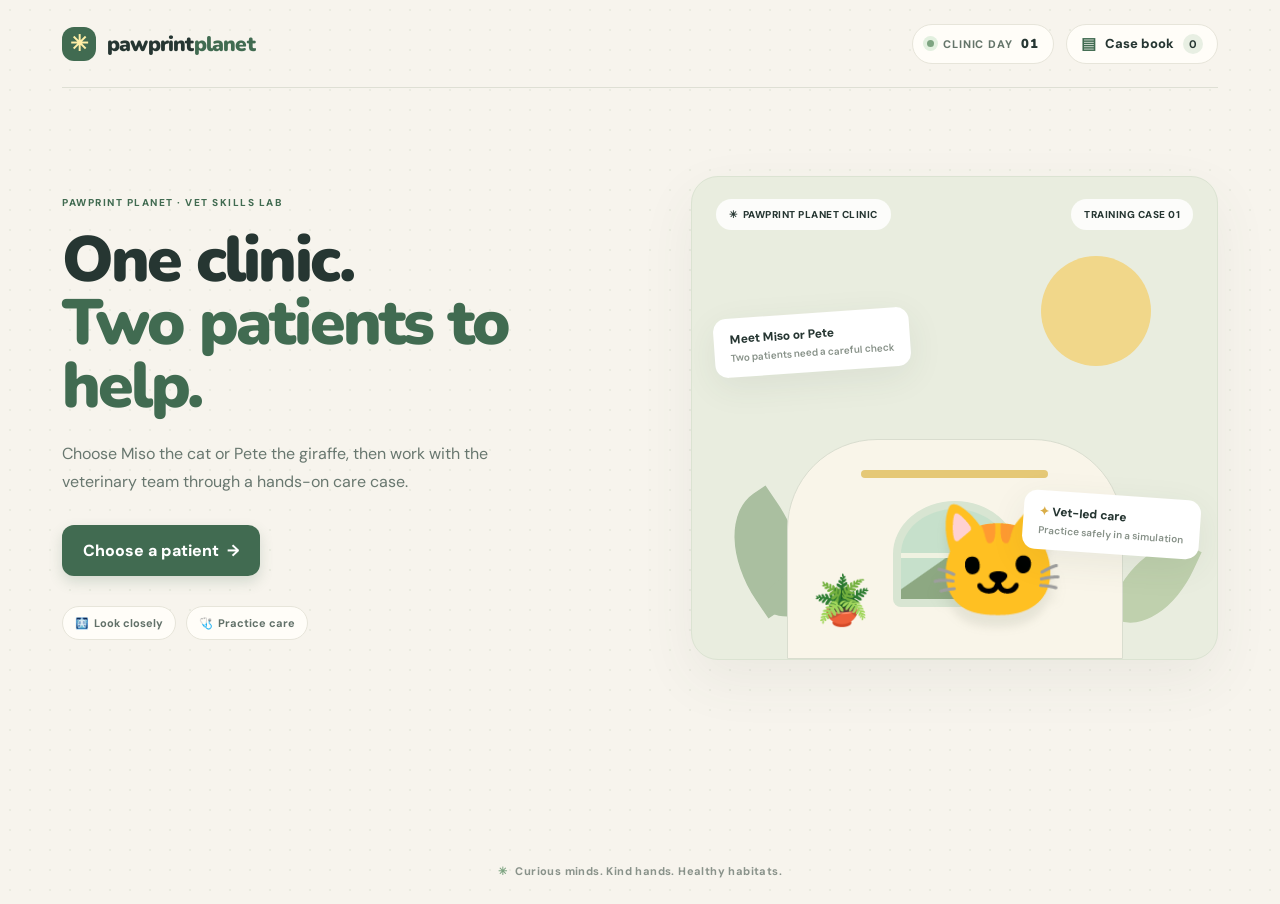
==== commit 4049b5a0: "newest version of game with Pete" ====
--- a/Pawprint-Planet.html
+++ b/Pawprint-Planet.html
@@ -4,7 +4,7 @@
   <meta charset="utf-8">
   <meta name="viewport" content="width=device-width, initial-scale=1">
   <meta name="theme-color" content="#f7f4ed">
-  <title>Pawprint Planet — Miso’s Cast Lab</title>
+  <title>Pawprint Planet — Vet Skills Lab</title>
   <link rel="preconnect" href="https://fonts.googleapis.com">
   <link rel="preconnect" href="https://fonts.gstatic.com" crossorigin>
   <link href="https://fonts.googleapis.com/css2?family=DM+Sans:wght@400;500;600;700;800&family=Nunito:wght@600;700;800;900&display=swap" rel="stylesheet">
@@ -258,7 +258,97 @@
 .casebook-doctor-note{margin-top:10px;padding:11px 13px;border-left:3px solid #87a27a;border-radius:0 9px 9px 0;background:#f3f5ed;color:#56665a}
 .casebook-doctor-note>b,.casebook-doctor-note>strong{display:block;color:#314b39;font:900 11px var(--display)}
 .casebook-doctor-note p{margin:6px 0 0;color:#506157;font-size:11px;line-height:1.55;white-space:pre-wrap;overflow-wrap:anywhere}
+.casebook-checkup-note{margin-top:10px;padding:10px 12px;border-radius:9px;background:#f4f3e9;color:#56665a;font-size:10px}
+.casebook-checkup-note>b{display:block;color:#506a52;font:900 11px var(--display)}
+.casebook-checkup-note p{margin:5px 0 0;line-height:1.45;overflow-wrap:anywhere}
 @media(max-width:590px){.doctor-note-heading{font-size:25px}.doctor-note-paper{padding-right:12px}.doctor-note-paper textarea{min-height:130px}}
+
+/* Stethoscope-over-heart listening interaction and paired notes */
+.cat-chest-portrait{display:flex;flex-direction:column;align-items:center;justify-content:center;position:relative;min-width:280px}
+.cat-head{position:relative;z-index:2;margin-bottom:-20px;font-size:130px;line-height:1;filter:drop-shadow(0 8px 8px #39473920)}
+.cat-chest-body{position:relative;width:260px;height:300px;border:3px solid #b69c79;border-radius:48% 48% 43% 43%;background:radial-gradient(ellipse at 46% 24%,#f7e9d1 0 18%,#ead5b6 46%,#c8ad87 100%);box-shadow:inset 12px 0 20px #fff7e9a6,inset -14px -3px 22px #8e755332,0 14px 23px #39473917}
+.cat-chest-body:before{content:'';position:absolute;top:12px;left:50%;width:92px;height:180px;transform:translateX(-50%);border-radius:50%;background:linear-gradient(90deg,#d6bd9c,#f8ead1 48%,#d6bd9c);opacity:.8}
+.cat-paw{position:absolute;z-index:1;bottom:15px;font-size:52px;filter:drop-shadow(0 3px 3px #594b3524)}
+.cat-paw.left{left:-17px;transform:rotate(-25deg)}
+.cat-paw.right{right:-17px;transform:scaleX(-1) rotate(-25deg)}
+.heart-drop-zone{position:absolute;z-index:3;top:36%;left:50%;display:grid;place-items:center;width:94px;height:94px;transform:translateX(-50%);border:2px dashed #c98a88;border-radius:50%;background:#fffaf4b8;cursor:crosshair;touch-action:none}
+.heart-drop-zone.stethoscope-ready{border-style:solid;border-color:#90ac89;background:#fffdf4e8;box-shadow:0 0 0 7px #8cae8730}
+.heart-listen{display:grid;place-items:center;width:74px;height:74px;border:0;border-radius:50%;background:transparent;font-size:49px;cursor:pointer;transition:transform .15s}
+.heart-listen:hover{transform:scale(1.12)}
+.stethoscope-ready .heart-listen{animation:heart-throb 1s ease-in-out infinite}
+@keyframes heart-throb{50%{transform:scale(1.12)}}
+.stethoscope-bell{position:absolute;top:-16px;right:-20px;z-index:4;display:grid;place-items:center;width:44px;height:44px;border:3px solid #fffefa;border-radius:50%;background:#416b51;box-shadow:0 3px 10px #26363235;font-size:25px}
+.drop-hint{color:#718076;font-size:10px;font-weight:800}
+.sticky-notes{display:grid;grid-template-columns:repeat(2,minmax(0,1fr));gap:8px;align-content:start;min-width:0}
+.sticky-notes>.wound-note-card{width:100%;max-width:none;min-width:0;padding:15px 10px 11px;font-size:8px}
+.sticky-notes .wound-note-title{font-size:11px;line-height:1.2}
+.sticky-notes .note-tape{width:42px;left:calc(50% - 21px)}
+.heartbeat-note-card{background:#e7f3f4;border-color:#c4dfe1;color:#465c5d;transform:rotate(-.5deg)}
+.heartbeat-note-card .note-tape{background:#d6e6e9bd}
+.heartbeat-note-card .wound-note-title{color:#405e63}
+.heartbeat-note-card b{color:#4a6a6d}
+.game-layout.has-observation-note{grid-template-columns:minmax(0,1.15fr) minmax(250px,.8fr) minmax(270px,300px)}
+body.stethoscope-cursor-active,body.stethoscope-cursor-active *{cursor:none!important}
+.checkup-drag-ghost{font-size:42px;filter:drop-shadow(0 4px 4px #26363250)}
+@media(max-width:1080px){.game-layout.has-observation-note{grid-template-columns:minmax(0,1.2fr) minmax(260px,.85fr)}.game-layout.has-observation-note>.sticky-notes{grid-column:1/-1;justify-self:end;width:min(100%,330px)}}
+@media(max-width:700px){.cat-chest-body{width:220px;height:255px}.cat-head{font-size:112px}.followup-workspace>.sticky-notes{grid-column:1;grid-row:auto;grid-template-columns:repeat(2,minmax(0,1fr))}.game-layout.has-observation-note>.sticky-notes{grid-column:1;justify-self:stretch;width:auto}}
+
+/* Pete the giraffe's tummy exam, abdominal image, and spoon medicine activity */
+.giraffe-illustration{position:relative;display:flex;justify-content:center;align-items:center;flex:1;width:100%;min-height:360px;margin:8px auto 0}
+.giraffe-illustration svg{display:block;width:min(100%,650px);height:min(62vh,630px);filter:drop-shadow(0 12px 12px #38463818)}
+.belly-hotspot{position:absolute;top:46%;left:45%;transform:translate(-50%,-50%);display:flex;align-items:center;justify-content:center;width:58px;height:58px;border:3px solid #fffaf0;border-radius:50%;background:#d88e59;color:white;box-shadow:0 0 0 6px #d88e5944,0 4px 14px #49355235;font-size:19px;animation:bruise-pulse 1.8s ease-in-out infinite}
+.belly-hotspot span{position:absolute;top:65px;width:114px;padding:5px 7px;border-radius:99px;background:#fffefa;color:#8b6544;font-size:8px;font-weight:900;white-space:nowrap;box-shadow:0 3px 10px #26363218}
+.tummy-swatch{width:12px;height:12px;border-radius:50%;background:#d88e59;box-shadow:0 0 0 3px #d88e5924}
+.pete-radiograph .pete-xray-hit{left:65%;top:57%}
+.pete-xray-note{display:grid;place-items:center;min-height:250px}
+.pete-xray-explainer{display:grid;justify-items:center;gap:10px;padding:16px;text-align:center;color:#607168}
+.pete-xray-explainer>span{font-size:42px}
+.pete-xray-explainer>b{color:#364940;font:900 15px var(--display)}
+.pete-xray-explainer>small{max-width:220px;font-size:10px;line-height:1.55}
+.medicine-lab{display:grid;grid-template-columns:minmax(0,1fr) minmax(145px,.8fr);gap:13px;margin:10px 0}
+.medicine-giraffe{position:relative;display:grid;place-items:center;min-height:240px;border:1px solid #e1e5d9;border-radius:16px;background:linear-gradient(#f5f3e8,#e9eedf);overflow:hidden}
+.medicine-giraffe-art{font-size:clamp(120px,19vw,210px);filter:drop-shadow(0 9px 8px #3e4f3826)}
+.medicine-mouth-zone{position:absolute;top:18%;right:17%;display:grid;justify-items:center;gap:3px;min-width:86px;min-height:64px;padding:8px;border:2px dashed #cda477;border-radius:13px;background:#fffaf0e8;color:#795b3c;cursor:pointer}
+.medicine-mouth-zone>span{font-size:20px}
+.medicine-mouth-zone>b{font-size:8px;text-align:center}
+.medicine-mouth-zone.complete{border-style:solid;border-color:#85a783;background:#eef6eb;color:#506b50}
+.medicine-tools{display:grid;align-content:center;justify-items:center;gap:13px;padding:12px;border:1px solid #e3e7dd;border-radius:16px;background:#fffefa}
+.medicine-bowl{display:grid;justify-items:center;gap:4px;width:100%;min-height:104px;padding:12px;border:2px dashed #c3bd9a;border-radius:14px;background:#f7f4e7;color:#776c47;cursor:pointer}
+.medicine-bowl>span{font-size:31px}
+.medicine-bowl>b{font-size:8px;text-align:center}
+.medicine-bowl.scooped{border-style:solid;border-color:#9db993;background:#eff6e9;color:#526d50}
+.medicine-spoon{width:84px;cursor:grab}
+.medicine-spoon.filled{background:#fff9df;border-color:#dfd19a}
+.spoon-drag-ghost{font-size:46px}
+.pete-exam .exam-side-rail .wound-note-card{transform:rotate(-.5deg)}
+.giraffe-chest .cat-chest-body{background:radial-gradient(ellipse at 28% 35%,#a9753e 0 7%,transparent 8%),radial-gradient(ellipse at 72% 24%,#a9753e 0 8%,transparent 9%),radial-gradient(ellipse at 64% 61%,#a9753e 0 7%,transparent 8%),radial-gradient(ellipse at 31% 74%,#a9753e 0 8%,transparent 9%),linear-gradient(90deg,#d5aa65,#f3d996 48%,#d0a05c);border-color:#a87b45}
+@media(max-width:700px){.giraffe-illustration{min-height:300px}.giraffe-illustration svg{height:min(46vh,440px)}.medicine-lab{grid-template-columns:1fr}.medicine-giraffe{min-height:210px}.medicine-giraffe-art{font-size:150px}.medicine-tools{grid-template-columns:1fr 1fr;align-items:center}.medicine-bowl{min-height:90px}}
+
+/* Pete's supplied character artwork */
+.pete-character{display:block;width:clamp(110px,15vw,178px);height:clamp(165px,23vw,260px);object-fit:contain;filter:drop-shadow(0 8px 8px #34463120)}
+.pete-tummy-portrait,.pete-heartbeat-portrait{position:relative;isolation:isolate;width:min(100%,470px);height:min(58vh,510px);min-height:360px;margin:8px auto 0;overflow:hidden;border-radius:22px;background:#fffefa}
+.pete-tummy-portrait img,.pete-heartbeat-portrait>img{position:absolute;inset:0;width:100%;height:100%;object-fit:cover;object-position:50% 78%;filter:drop-shadow(0 10px 10px #3446311a)}
+.pete-tummy-portrait .belly-hotspot{top:73%;left:51%;width:56px;height:56px}
+.pete-heartbeat-portrait{width:min(100%,500px);height:min(62vh,540px);min-height:390px;background:#fffefa}
+.pete-heart-drop-zone{top:74%;left:51%;width:78px;height:78px}
+.pete-heart-drop-zone .heart-listen{font-size:31px}
+.medicine-giraffe-art img{display:block;width:clamp(125px,20vw,210px);height:220px;object-fit:contain}
+@media(max-width:700px){.pete-tummy-portrait{height:390px;min-height:340px}.pete-heartbeat-portrait{height:390px;min-height:340px}.pete-character{width:112px;height:170px}.medicine-giraffe-art img{height:180px}}
+.patient-heartbeat-portrait{position:relative;isolation:isolate;width:min(100%,500px);height:min(62vh,540px);min-height:390px;margin:0 auto;overflow:hidden;border-radius:22px;background:#fffefa}
+.patient-heartbeat-portrait>.pet-character{position:absolute;inset:0;width:100%;height:100%;object-fit:cover;object-position:50% 78%;filter:drop-shadow(0 10px 10px #3446311a)}
+.pete-heartbeat-portrait>.pet-character{object-position:50% 78%}
+.miso-heartbeat-portrait>.pet-character{object-position:50% 50%;transform:scale(1.55);transform-origin:50% 79%}
+.patient-heartbeat-portrait .pete-heart-drop-zone{top:74%;left:51%}
+.case-patient-art{height:230px;display:flex;justify-content:center;align-items:center}
+@media(max-width:700px){.patient-heartbeat-portrait{height:390px;min-height:340px}.case-patient-art{height:190px}}
+.patient-emoji .pet-character{width:auto;height:175px;max-width:180px}
+.case-patient-art .pet-character{width:auto;height:160px;max-width:160px}
+@media(max-width:700px){.patient-emoji .pet-character{height:150px;max-width:150px}.case-patient-art .pet-character{height:140px}}
+/* Align the medicine target directly over the muzzle in Pete's character art. */
+.medicine-mouth-zone{top:51%;left:50%;right:auto;transform:translate(-50%,-50%);width:76px;min-width:76px;min-height:62px;z-index:2;border-radius:50%;background:#fffaf0c9;box-shadow:0 0 0 4px #fffaf044}
+.medicine-mouth-zone>b{max-width:64px}
+.medicine-mouth-zone.complete{box-shadow:0 0 0 5px #85a78335}
+@media(max-width:700px){.medicine-mouth-zone{top:50%;width:70px;min-width:70px;min-height:58px}}
 
 </style>
   <style>.choice:disabled{cursor:default;opacity:.7}</style>
@@ -278,9 +368,15 @@
 const state = {
   screen: 'home',
   phase: 'symptoms',
+  patient: 'miso',
   avatar: { name: 'Sam', skin: 0, outfit: 0 },
   checkup: { wound: false, heartbeat: false, weight: false },
   selectedCheckupTool: null,
+  medicineScooped: false,
+  medicineFed: false,
+  stethoscopePlaced: false,
+  heartbeatNote: '',
+  heartbeatNoteSaved: false,
   bruiseStory: false,
   woundNote: { type: '', color: '', cause: '' },
   woundNoteSaved: false,
@@ -317,58 +413,92 @@
   {prompt:'Who chooses medicine for an animal?',choices:['A child guesses a dose.','The veterinarian chooses medicine for that animal when needed.','A friend shares their pet’s medicine.'],answer:1,explain:'Only a veterinarian should choose medicine for an animal. Never guess a dose or share medicine.'},
   {prompt:'What can rest and follow-up do?',choices:['Support recovery and help the vet check healing, but rest alone does not hold a broken bone.','Show a picture of the bone.','Repair every broken bone without a vet.'],answer:0,explain:'A vet-directed rest plan can support recovery, and checkups can monitor healing. Rest alone does not stabilize a fracture.'}
 ];
+const peteTreatmentCards = [
+  {id:'xray',icon:'🩻',title:'Abdominal X-ray',use:'Makes pictures of the inside of Pete’s tummy so the veterinary team can look for some problems.',best:'Useful as one part of an examination when the vet needs to look inside the abdomen. An X-ray does not explain every stomach ache or treat it.'},
+  {id:'medicine',icon:'🥄',title:'Vet-chosen medicine',use:'A veterinarian may choose a medicine after examining Pete and deciding what he needs.',best:'Only the vet team chooses the medicine and how it is given. Never give an animal medicine on your own.'},
+  {id:'diet',icon:'🌿',title:'Vet-guided food plan',use:'The right food and feeding routine matter for a giraffe’s digestive system.',best:'The zoo’s veterinary and animal-care team decides whether a diet change is appropriate.'},
+  {id:'rest',icon:'🛏️',title:'Quiet rest and watching',use:'A calm space can help the team observe Pete while they follow the care plan.',best:'Rest is supportive care, but it does not replace finding out why Pete’s tummy hurts.'},
+  {id:'followup',icon:'🩺',title:'Follow-up examination',use:'A veterinarian checks Pete again and watches for changes in appetite, comfort, and digestion.',best:'Useful for checking whether Pete is improving and whether the plan needs to change.'}
+];
+const peteTreatmentQuiz = [
+  {prompt:'What can an abdominal X-ray help the vet team do?',choices:['Look inside Pete’s tummy for some possible problems.','Choose a medicine dose by itself.','Make every stomach ache go away.'],answer:0,explain:'An X-ray gives the vet team an inside view that may help look for some problems. It is one part of the examination and does not treat Pete.'},
+  {prompt:'Who decides which medicine Pete should have?',choices:['The learner chooses a medicine.','The veterinarian chooses it for Pete.','A medicine meant for another animal.'],answer:1,explain:'Only Pete’s veterinarian chooses a medicine and how it should be given.'},
+  {prompt:'Who decides whether Pete needs a different food plan?',choices:['The zoo veterinary and animal-care team.','A child guessing what he likes.','A visitor sharing a snack.'],answer:0,explain:'Giraffes have special feeding needs. Pete’s animal-care and veterinary team decides what food plan is right.'},
+  {prompt:'What is quiet rest useful for?',choices:['It lets the team observe Pete as part of his care plan.','It diagnoses every stomach problem.','It replaces a veterinary check.'],answer:0,explain:'Rest may support a care plan, but the veterinary team still needs to examine Pete and find the cause.'},
+  {prompt:'Why might the veterinarian check Pete again?',choices:['To see whether he is improving and if his plan needs to change.','To let visitors choose his medicine.','Because every animal needs the same treatment.'],answer:0,explain:'Follow-up lets the veterinary team check Pete’s progress and adjust care when needed.'}
+];
 const castPaths = [
   [[108,214],[98,190],[101,166],[99,142],[101,118],[99,94],[101,70],[99,45],[104,18]],
   [[82,214],[132,195],[79,176],[135,157],[77,138],[135,119],[77,100],[132,81],[84,62],[119,42],[106,18]],
   [[82,214],[130,198],[78,181],[134,164],[77,147],[134,130],[77,113],[132,96],[80,79],[130,62],[85,45],[118,29],[106,18]]
 ];
+const isPete=()=>state.patient==='pete';
+const patientName=()=>isPete()?'Pete':'Miso';
+const patientSpecies=()=>isPete()?'Giraffe':'Cat';
+const patientEmoji=()=>isPete()?'🦒':'🐱';
+const patientArtSources={miso:'[data-uri]